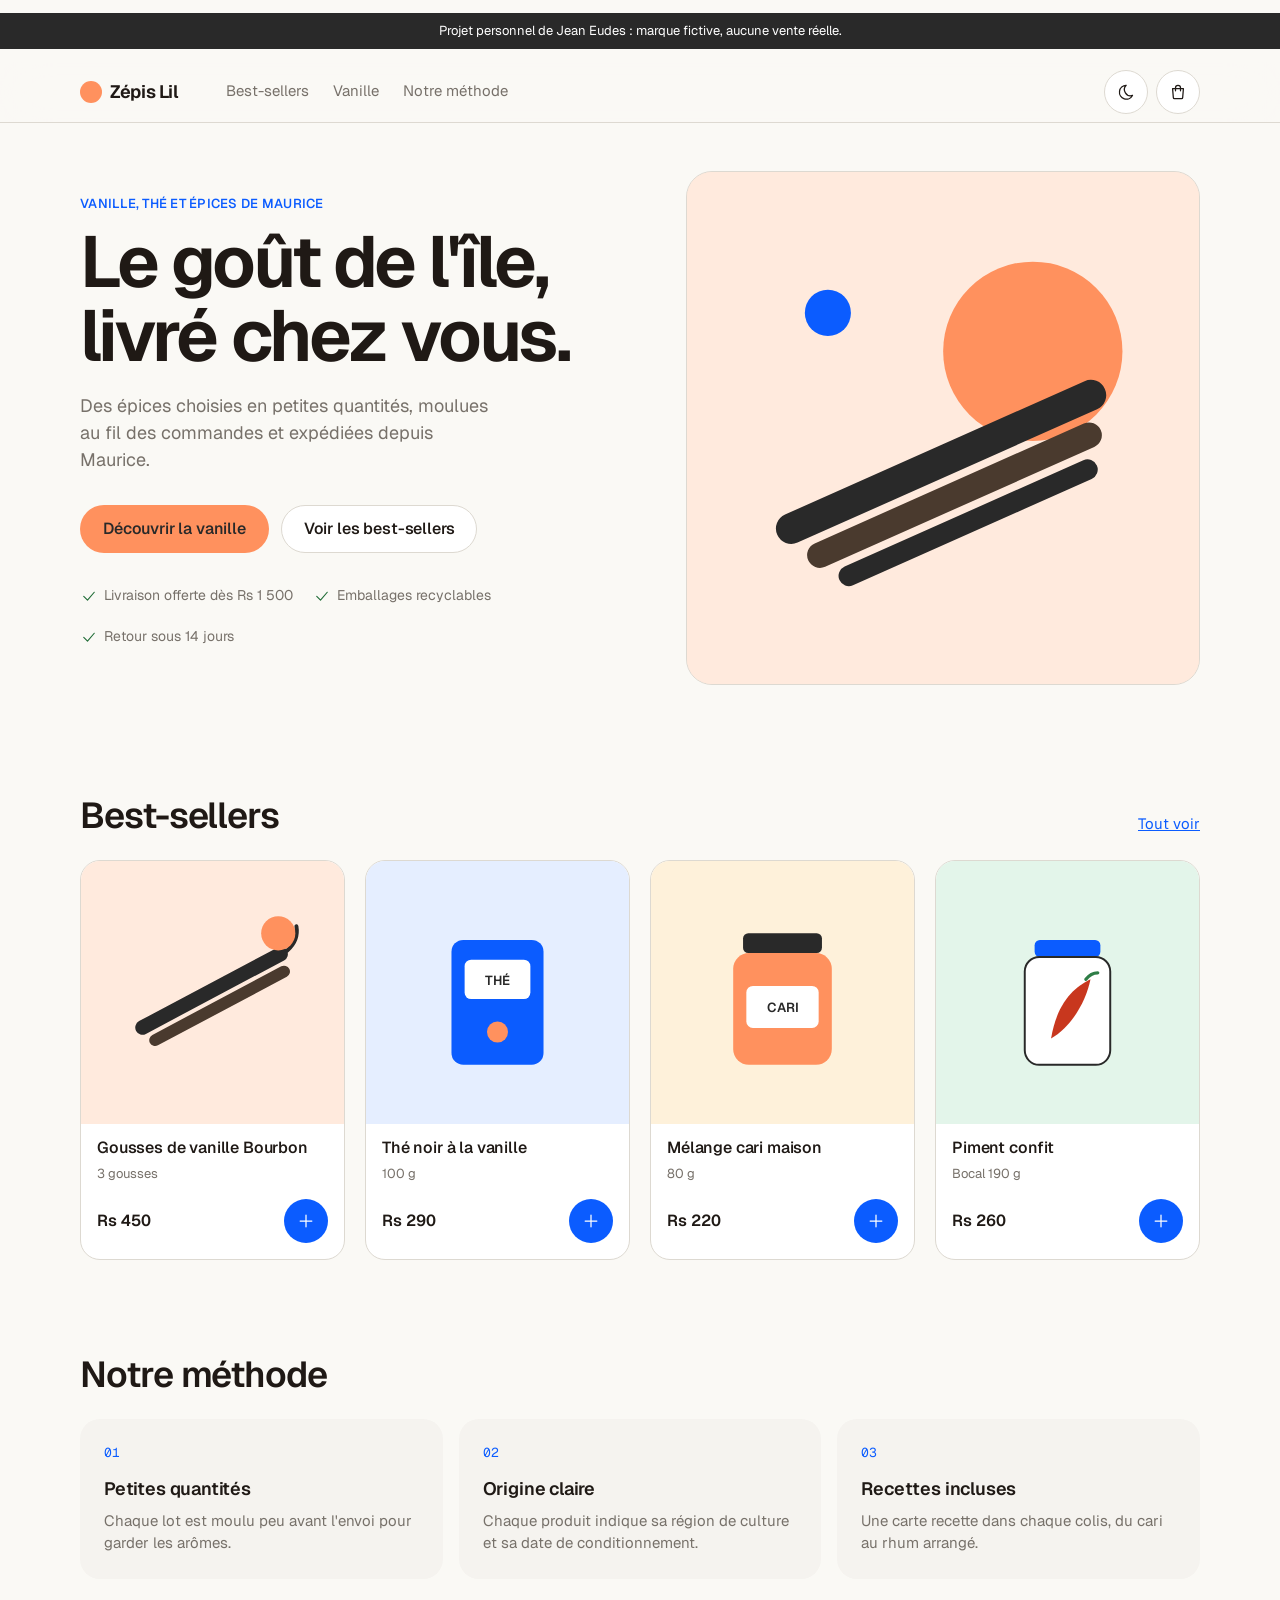
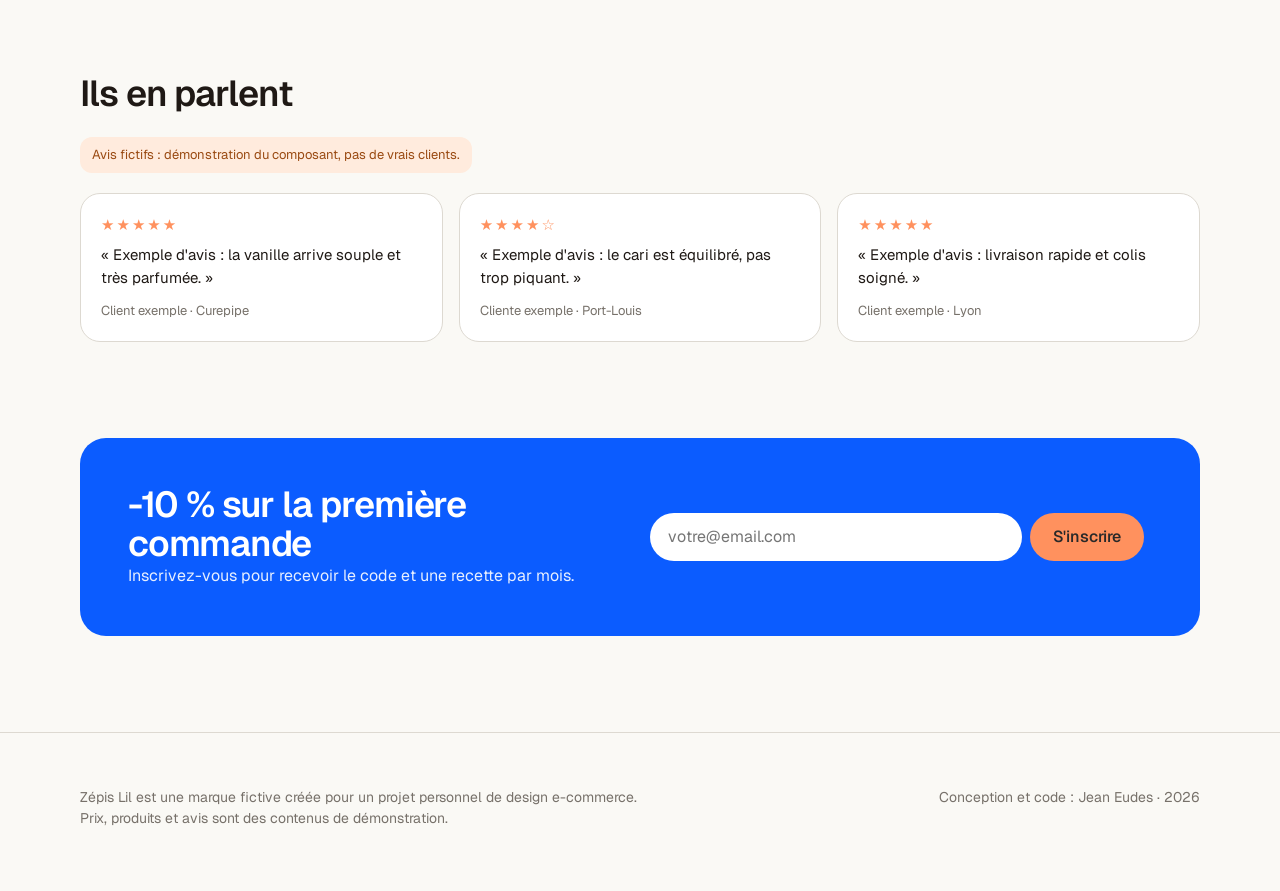
==== index.html @ d43b0c69 "Boutique concept Zépis Lil : accueil, fiche produit, panier simulé" ====
<!doctype html><html lang="fr"><head>
<meta charset="utf-8">
<meta name="viewport" content="width=device-width, initial-scale=1, viewport-fit=cover">
<link rel="preconnect" href="https://fonts.googleapis.com">
<link rel="preconnect" href="https://fonts.gstatic.com" crossorigin>
<link rel="stylesheet" href="https://fonts.googleapis.com/css2?family=Geist:wght@400..700&family=Geist+Mono&display=swap">
<link rel="stylesheet" href="css/tokens.css">
<link rel="stylesheet" href="css/style.css">
<link rel="icon" href="data:image/svg+xml,%3Csvg xmlns='http://www.w3.org/2000/svg' viewBox='0 0 32 32'%3E%3Ccircle cx='16' cy='16' r='14' fill='%23FF915E'/%3E%3C/svg%3E">
<title>Zépis Lil · Épices et vanille de Maurice (concept)</title>
<meta name="description" content="Concept de boutique en ligne pour une marque fictive d'épices mauriciennes : vanille Bourbon, thé, cari. Projet personnel de design e-commerce.">
</head><body>
<a class="skip" href="#main">Aller au contenu</a>
<p class="concept">Projet personnel de Jean Eudes : marque fictive, aucune vente réelle.</p>
<header class="nav"><div class="glass"><div class="wrap nav-in">
  <a class="logo" href="index.html"><i aria-hidden="true"></i>Zépis Lil</a>
  <nav class="nav-links" aria-label="Principale"><a href="index.html#best">Best-sellers</a><a href="produit.html?p=vanille">Vanille</a><a href="index.html#pourquoi">Notre méthode</a></nav>
  <div class="nav-act">
    <button class="icon-btn press" data-theme-toggle aria-label="Changer de thème"><svg viewBox="0 0 24 24" fill="none" stroke="currentColor" stroke-width="1.5" stroke-linecap="round" stroke-linejoin="round" aria-hidden="true"><path d="M11.30 3.95 A8.30 8.30 0 1 0 18.90 16.10 A7.40 7.40 0 0 1 11.30 3.95 Z" transform="translate(0.9 0)"/></svg></button>
    <button class="icon-btn press" data-open-cart aria-label="Ouvrir le panier"><svg viewBox="0 0 24 24" fill="none" stroke="currentColor" stroke-width="1.5" stroke-linecap="round" stroke-linejoin="round" aria-hidden="true"><path d="M5.5 8H18.5L17.6 18.8A1.3 1.3 0 0 1 16.3 20H7.7A1.3 1.3 0 0 1 6.4 18.8Z"/><path d="M9 10.5V7A3 3 0 0 1 15 7V10.5"/></svg><span class="badge" data-count hidden>0</span></button>
  </div>
</div></div></header>
<main id="main">
<section class="hero"><div class="wrap hero-grid">
  <div>
    <p class="eyebrow">Vanille, thé et épices de Maurice</p>
    <h1>Le goût de l'île, livré chez vous.</h1>
    <p class="lead">Des épices choisies en petites quantités, moulues au fil des commandes et expédiées depuis Maurice.</p>
    <div class="hero-cta"><a class="btn btn-action press" href="produit.html?p=vanille">Découvrir la vanille</a><a class="btn btn-ghost press" href="#best">Voir les best-sellers</a></div>
    <ul class="trust"><li><svg viewBox="0 0 24 24" fill="none" stroke="currentColor" stroke-width="1.5" stroke-linecap="round" stroke-linejoin="round" aria-hidden="true"><path d="M5 12.6L10 17.4L19 7"/></svg>Livraison offerte dès Rs 1 500</li><li><svg viewBox="0 0 24 24" fill="none" stroke="currentColor" stroke-width="1.5" stroke-linecap="round" stroke-linejoin="round" aria-hidden="true"><path d="M5 12.6L10 17.4L19 7"/></svg>Emballages recyclables</li><li><svg viewBox="0 0 24 24" fill="none" stroke="currentColor" stroke-width="1.5" stroke-linecap="round" stroke-linejoin="round" aria-hidden="true"><path d="M5 12.6L10 17.4L19 7"/></svg>Retour sous 14 jours</li></ul>
  </div>
  <div class="hero-art"><svg viewBox="0 0 400 400" role="img" aria-label="Illustration : gousses de vanille et fleur"><rect width="400" height="400" fill="var(--peach)"/><circle cx="270" cy="140" r="70" fill="var(--orange)"/><g transform="rotate(-24 200 230)"><rect x="60" y="214" width="280" height="24" rx="12" fill="var(--anthracite)"/><rect x="74" y="244" width="250" height="20" rx="10" fill="#4a3a2e"/><rect x="90" y="270" width="220" height="16" rx="8" fill="var(--anthracite)"/></g><circle cx="110" cy="110" r="18" fill="var(--bleu)"/></svg></div>
</div></section>

<section id="best"><div class="wrap">
  <div class="sec-head"><h2>Best-sellers</h2><a href="produit.html?p=vanille">Tout voir</a></div>
  <div class="grid" id="grid"></div>
</div></section>

<section id="pourquoi"><div class="wrap">
  <div class="sec-head"><h2>Notre méthode</h2></div>
  <div class="why">
    <div><span class="n">01</span><h3>Petites quantités</h3><p>Chaque lot est moulu peu avant l'envoi pour garder les arômes.</p></div>
    <div><span class="n">02</span><h3>Origine claire</h3><p>Chaque produit indique sa région de culture et sa date de conditionnement.</p></div>
    <div><span class="n">03</span><h3>Recettes incluses</h3><p>Une carte recette dans chaque colis, du cari au rhum arrangé.</p></div>
  </div>
</div></section>

<section><div class="wrap">
  <div class="sec-head"><h2>Ils en parlent</h2></div>
  <p class="demo-note">Avis fictifs : démonstration du composant, pas de vrais clients.</p>
  <div class="reviews">
    <figure class="review"><div class="stars" aria-label="5 sur 5">★★★★★</div><blockquote>« Exemple d'avis : la vanille arrive souple et très parfumée. »</blockquote><figcaption>Client exemple · Curepipe</figcaption></figure>
    <figure class="review"><div class="stars" aria-label="4 sur 5">★★★★☆</div><blockquote>« Exemple d'avis : le cari est équilibré, pas trop piquant. »</blockquote><figcaption>Cliente exemple · Port-Louis</figcaption></figure>
    <figure class="review"><div class="stars" aria-label="5 sur 5">★★★★★</div><blockquote>« Exemple d'avis : livraison rapide et colis soigné. »</blockquote><figcaption>Client exemple · Lyon</figcaption></figure>
  </div>
</div></section>

<section><div class="wrap">
  <div class="news">
    <div><h2>-10 % sur la première commande</h2><p>Inscrivez-vous pour recevoir le code et une recette par mois.</p></div>
    <form id="news"><label class="sr-only" for="email">Adresse e-mail</label><input id="email" type="email" required placeholder="votre@email.com" autocomplete="email"><button class="btn btn-action press">S'inscrire</button><p class="msg" aria-live="polite"></p></form>
  </div>
</div></section>
</main>
<footer><div class="wrap cols">
  <p>Zépis Lil est une marque fictive créée pour un projet personnel de design e-commerce.<br>Prix, produits et avis sont des contenus de démonstration.</p>
  <p>Conception et code : Jean Eudes · 2026</p>
</div></footer>
<div class="scrim" aria-hidden="true"></div>
<aside class="drawer" role="dialog" aria-modal="true" aria-labelledby="cart-title">
  <header><h2 id="cart-title">Panier</h2><button class="icon-btn press" data-close aria-label="Fermer le panier"><svg viewBox="0 0 24 24" fill="none" stroke="currentColor" stroke-width="1.5" stroke-linecap="round" stroke-linejoin="round" aria-hidden="true"><path d="M6.5 6.5L17.5 17.5M17.5 6.5L6.5 17.5"/></svg></button></header>
  <ul class="items" id="cart-items"></ul>
  <footer class="sum">
    <div class="progress" aria-hidden="true"><i id="bar"></i></div>
    <p class="hint" id="hint" aria-live="polite"></p>
    <div class="r" style="margin-top:12px"><span>Sous-total</span><span id="sub">Rs 0</span></div>
    <div class="r"><span>Livraison</span><span id="ship">—</span></div>
    <div class="r total"><span>Total</span><span id="total">Rs 0</span></div>
    <button class="btn btn-action btn-block press" id="checkout">Passer commande</button>
    <ol class="steps" aria-label="Étapes"><li aria-current="step">1. Panier</li><li>2. Livraison</li><li>3. Paiement</li></ol>
  </footer>
</aside>
<div class="toast" role="status" aria-live="polite"></div>
<script src="js/app.js" defer></script>
</body></html>
---- css/tokens.css ----
/* ==========================================================================
   design-perso — tokens.css
   Source de vérité des tokens (couleurs, matière, mouvement, formes, texte).
   Clair + sombre automatiques (prefers-color-scheme), forçables avec
   <html data-theme="light|dark">. AUCUNE ombre par défaut : bordures + verre.
   Police : Geist (Google Fonts : family=Geist:wght@100..900&family=Geist+Mono)
   ========================================================================== */

:root {
  color-scheme: light dark;

  /* — Marque (palette-couleurs.css) — */
  --bleu: #0B5CFF;          /* couleur principale / accent / liens */
  --orange: #FF915E;        /* accent / actions (CTA, mise en avant) */
  --anthracite: #292929;    /* texte fort / fonds sombres de marque */
  --blanc: #FFFFFF;
  --gris-clair: #F3F4F6;

  /* — Neutres chauds : clair — */
  --bg: #FAF9F5;            /* fond de page */
  --sb: #F5F3EF;            /* barre latérale, zones secondaires */
  --cd: #FFFFFF;            /* cartes, feuilles */
  --hv: #F0EEE8;            /* survol, fond de contrôle */
  --bd: #DDD9D1;            /* bordure fine 1px */
  --tx: #1F1915;            /* texte principal */
  --mu: #77716A;            /* texte secondaire */

  /* — Accent — */
  --accent: var(--bleu);    /* aplats : boutons, sélection */
  --accent-ink: #FFFFFF;    /* texte sur aplat bleu (contraste 5,3:1) */
  --accent-text: #0B5CFF;   /* liens et texte bleu sur fond clair */
  --accent-soft: #E7EFFF;   /* fond doux bleu */
  --action: var(--orange);
  --action-ink: var(--anthracite); /* texte sur orange (contraste 6,5:1) */

  /* — États — */
  --ok: #1E6B35;   --ok-bg: #E3F3E6;
  --err: #A8321F;  --err-bg: #FBE4E1;
  --warn: #9A4A12; --warn-bg: #FFEBDD;

  /* — Teintes douces (pastilles, fonds de blocs) — */
  --peach: #FFEADD; --sky: #E5EEFF; --sand: #FEF1DA; --mint: #E3F5EA;

  /* — Couleurs Apple : secondaires (clair) — */
  --a-blue: #007AFF;   --a-green: #34C759;  --a-red: #FF3B30;
  --a-orange: #FF9500; --a-yellow: #FFCC00; --a-teal: #30B0C7;
  --a-cyan: #32ADE6;   --a-mint: #00C7BE;   --a-indigo: #5856D6;
  --a-purple: #AF52DE; --a-pink: #FF2D55;   --a-brown: #A2845E;

  /* — Matière (verre) — */
  --glass: rgba(250, 249, 245, .72);
  --glass-filter: blur(24px) saturate(180%);   /* plage 16–30px, jamais > 30 */
  --scrim: rgba(41, 41, 41, .42);              /* voile des feuilles modales */
  --ring: rgba(11, 92, 255, .28);              /* anneau de focus */

  /* — Mouvement : courbes — */
  --ease-out: cubic-bezier(.23, 1, .32, 1);     /* entrées, sorties, défaut */
  --ease-io: cubic-bezier(.77, 0, .175, 1);     /* déplacement à l'écran */
  --ease-drawer: cubic-bezier(.32, .72, 0, 1);  /* feuilles façon iOS */
  --ease-spring: cubic-bezier(.34, 1.56, .64, 1); /* repli CSS d'un ressort rebondissant */
  /* Ressorts réels : --sp-nav / --sp-pop / --sp-soft (+ -d durée) posés par motion.js */
  --sp-nav: cubic-bezier(.25, 1, .35, 1);  --sp-nav-d: 450ms;
  --sp-pop: var(--ease-spring);            --sp-pop-d: 550ms;
  --sp-soft: cubic-bezier(.25, 1, .35, 1); --sp-soft-d: 450ms;

  /* — Mouvement : durées de repli — */
  --d-press: 100ms;  --d-fast: 160ms;  --d-base: 240ms;
  --d-sheet: 400ms;  --d-page: 520ms;

  /* — Formes — */
  --r-xs: 6px; --r-s: 8px; --r-m: 12px; --r-l: 14px;
  --r-xl: 20px; --r-card: 26px; --r-pill: 999px;

  /* — Espacement : base 4 — */
  --s1: 4px; --s2: 8px; --s3: 12px; --s4: 16px; --s5: 20px;
  --s6: 24px; --s8: 32px; --s10: 40px; --s12: 48px; --s16: 64px;

  /* — Texte — */
  --font: "Geist", -apple-system, BlinkMacSystemFont, "SF Pro Text", system-ui, sans-serif;
  --mono: "Geist Mono", ui-monospace, "SF Mono", Menlo, Consolas, monospace;
}

/* — Sombre : variables partagées — */
:root[data-theme="dark"] {
  color-scheme: dark;
  --bg: #1F1D1A; --sb: #262421; --cd: #2A2825; --hv: #2F2C28; --bd: #3A3733;
  --tx: #F2EFE8; --mu: #A09A90;
  --accent-text: #6B9BFF;  --accent-soft: #1A2748;
  --ok: #7FD39A;   --ok-bg: #1F3527;
  --err: #F29A8C;  --err-bg: #3E2420;
  --warn: #FFB27F; --warn-bg: #3D3420;
  --peach: #4A3226; --sky: #17294D; --sand: #3D3420; --mint: #173D28;
  --a-blue: #0A84FF;   --a-green: #30D158;  --a-red: #FF453A;
  --a-orange: #FF9F0A; --a-yellow: #FFD60A; --a-teal: #40C8E0;
  --a-cyan: #64D2FF;   --a-mint: #63E6E2;   --a-indigo: #5E5CE6;
  --a-purple: #BF5AF2; --a-pink: #FF375F;   --a-brown: #AC8E68;
  --glass: rgba(31, 29, 26, .72);
  --scrim: rgba(0, 0, 0, .55);
  --ring: rgba(107, 155, 255, .42);
}
@media (prefers-color-scheme: dark) {
  :root:not([data-theme="light"]) {
    color-scheme: dark;
    --bg: #1F1D1A; --sb: #262421; --cd: #2A2825; --hv: #2F2C28; --bd: #3A3733;
    --tx: #F2EFE8; --mu: #A09A90;
    --accent-text: #6B9BFF;  --accent-soft: #1A2748;
    --ok: #7FD39A;   --ok-bg: #1F3527;
    --err: #F29A8C;  --err-bg: #3E2420;
    --warn: #FFB27F; --warn-bg: #3D3420;
    --peach: #4A3226; --sky: #17294D; --sand: #3D3420; --mint: #173D28;
    --a-blue: #0A84FF;   --a-green: #30D158;  --a-red: #FF453A;
    --a-orange: #FF9F0A; --a-yellow: #FFD60A; --a-teal: #40C8E0;
    --a-cyan: #64D2FF;   --a-mint: #63E6E2;   --a-indigo: #5E5CE6;
    --a-purple: #BF5AF2; --a-pink: #FF375F;   --a-brown: #AC8E68;
    --glass: rgba(31, 29, 26, .72);
    --scrim: rgba(0, 0, 0, .55);
    --ring: rgba(107, 155, 255, .42);
  }
}

/* — Accessibilité : transparence et contraste — */
@media (prefers-reduced-transparency: reduce) {
  :root { --glass: var(--cd); --glass-filter: none; }
}
@media (prefers-contrast: more) {
  :root { --bd: color-mix(in srgb, var(--tx) 55%, transparent); }
}

/* — Base — */
html { font-family: var(--font); font-optical-sizing: auto; -webkit-font-smoothing: antialiased;
       background: var(--bg); color: var(--tx); text-size-adjust: 100%; }
body { margin: 0; font-size: 1rem; line-height: 1.5; }
h1, h2, .display { letter-spacing: -.03em; line-height: 1.08; }   /* grand texte : serré */
small, .caption { letter-spacing: .005em; }                       /* petit texte : légèrement ouvert */
:focus-visible { outline: 2px solid var(--accent); outline-offset: 2px; }

/* — Matière verre : une seule couche réelle, bordure fine, AUCUNE ombre — */
.glass { background: var(--glass); backdrop-filter: var(--glass-filter);
         -webkit-backdrop-filter: var(--glass-filter); border: 1px solid var(--bd); box-shadow: none; }

/* — Appui : retour immédiat — */
.press { transition: transform var(--d-press) var(--ease-out); -webkit-tap-highlight-color: transparent; }
.press:active { transform: scale(.97); }          /* .88 petites icônes · .93 icônes · .97 boutons · .985 grandes surfaces */

/* — Survol uniquement sur pointeur précis — */
@media (hover: hover) and (pointer: fine) { .hov:hover { background: var(--hv); } }

/* — Mouvement réduit : fondu court, plus de déplacement ni de rebond — */
@media (prefers-reduced-motion: reduce) {
  *, *::before, *::after { transition-duration: 1ms !important; animation-duration: 1ms !important; scroll-behavior: auto !important; }
}
---- css/style.css ----
/* Zépis Lil — boutique concept (projet personnel, marque fictive)
   S'appuie sur tokens.css : aucune couleur en dur ici, aucune ombre. */

*, *::before, *::after { box-sizing: border-box; }
img, svg { display: block; max-width: 100%; }
a { color: var(--accent-text); }
button { font: inherit; color: inherit; }
.wrap { width: min(1120px, 100% - 40px); margin-inline: auto; }
.sr-only { position: absolute; width: 1px; height: 1px; overflow: hidden; clip: rect(0 0 0 0); white-space: nowrap; }
.skip { position: absolute; left: 12px; top: -60px; z-index: 50; padding: 10px 14px; border-radius: var(--r-m);
        background: var(--accent); color: var(--accent-ink); }
.skip:focus { top: 12px; }

/* — Bandeau concept — */
.concept { background: var(--anthracite); color: var(--blanc); font-size: .8125rem; text-align: center; padding: 8px 16px; }

/* — En-tête en verre — */
.nav { position: sticky; top: 0; z-index: 20; }
.nav .glass { border-width: 0 0 1px; }
.nav-in { display: flex; align-items: center; gap: var(--s4); height: 60px; }
.logo { font-weight: 650; font-size: 1.125rem; letter-spacing: -.02em; color: var(--tx); text-decoration: none; display: flex; align-items: center; gap: 8px; }
.logo i { width: 22px; height: 22px; border-radius: 50%; background: var(--orange); display: inline-block; }
.nav-links { display: none; gap: var(--s6); margin-left: var(--s8); }
.nav-links a { color: var(--mu); text-decoration: none; font-size: .9375rem; }
.nav-links a:hover { color: var(--tx); }
.nav-act { margin-left: auto; display: flex; gap: var(--s2); }
.icon-btn { width: 44px; height: 44px; border-radius: var(--r-pill); border: 1px solid var(--bd); background: var(--cd);
            display: grid; place-items: center; cursor: pointer; position: relative; }
.icon-btn svg { width: 20px; height: 20px; }
.badge { position: absolute; top: -4px; right: -4px; min-width: 20px; height: 20px; padding: 0 5px; border-radius: var(--r-pill);
         background: var(--orange); color: var(--anthracite); font-size: .75rem; font-weight: 600; display: grid; place-items: center; }
.badge[hidden] { display: none; }
@media (min-width: 760px) { .nav-links { display: flex; } }

/* — Boutons — */
.btn { display: inline-flex; align-items: center; justify-content: center; gap: 8px; min-height: 48px; padding: 0 22px;
       border-radius: var(--r-pill); border: 1px solid transparent; font-weight: 550; font-size: 1rem; letter-spacing: -.01em;
       text-decoration: none; cursor: pointer; }
.btn-primary { background: var(--accent); color: var(--accent-ink); }
.btn-action { background: var(--action); color: var(--action-ink); }
.btn-ghost { background: var(--cd); color: var(--tx); border-color: var(--bd); }
.btn-block { width: 100%; }

/* — Hero — */
.hero { padding: var(--s12) 0 var(--s16); }
.hero-grid { display: grid; gap: var(--s10); align-items: center; }
.eyebrow { font-size: .8125rem; font-weight: 550; color: var(--accent-text); letter-spacing: .02em; text-transform: uppercase; margin: 0 0 var(--s3); }
.hero h1 { font-size: clamp(2.5rem, 7vw, 4.5rem); font-weight: 650; letter-spacing: -.04em; line-height: 1.02; margin: 0 0 var(--s5); }
.hero p.lead { font-size: 1.125rem; color: var(--mu); max-width: 34ch; margin: 0 0 var(--s8); }
.hero-cta { display: flex; flex-wrap: wrap; gap: var(--s3); }
.hero-art { border-radius: var(--r-card); overflow: hidden; border: 1px solid var(--bd); background: var(--peach); aspect-ratio: 1 / 1; }
.hero-art svg { width: 100%; height: 100%; }
.trust { display: flex; flex-wrap: wrap; gap: var(--s5); margin-top: var(--s8); font-size: .875rem; color: var(--mu); list-style: none; padding: 0; }
.trust li { display: flex; align-items: center; gap: 6px; }
.trust svg { width: 18px; height: 18px; color: var(--ok); }
@media (min-width: 860px) { .hero-grid { grid-template-columns: 1.1fr 1fr; } }

/* — Sections — */
section { padding: var(--s12) 0; }
.sec-head { display: flex; align-items: end; justify-content: space-between; gap: var(--s4); margin-bottom: var(--s6); }
.sec-head h2 { font-size: clamp(1.625rem, 3.5vw, 2.25rem); font-weight: 600; margin: 0; }
.sec-head a { font-size: .9375rem; }

/* — Grille produits — */
.grid { display: grid; gap: var(--s4); grid-template-columns: repeat(2, 1fr); }
@media (min-width: 860px) { .grid { grid-template-columns: repeat(4, 1fr); gap: var(--s5); } }
.card { background: var(--cd); border: 1px solid var(--bd); border-radius: var(--r-xl); overflow: hidden; display: flex; flex-direction: column; }
.card a.media { display: block; aspect-ratio: 1 / 1; }
.card .media svg { width: 100%; height: 100%; }
.card-body { padding: var(--s3) var(--s4) var(--s4); display: flex; flex-direction: column; gap: 4px; flex: 1; }
.card h3 { font-size: 1rem; font-weight: 550; letter-spacing: -.01em; margin: 0; }
.card h3 a { color: var(--tx); text-decoration: none; }
.card .meta { font-size: .8125rem; color: var(--mu); margin: 0; }
.card .row { display: flex; align-items: center; justify-content: space-between; margin-top: auto; padding-top: var(--s3); }
.price { font-weight: 600; font-variant-numeric: tabular-nums; }
.add-mini { width: 44px; height: 44px; border-radius: var(--r-pill); border: 0; background: var(--accent); color: var(--accent-ink); display: grid; place-items: center; cursor: pointer; }
.add-mini svg { width: 20px; height: 20px; }

/* — Pourquoi nous — */
.why { display: grid; gap: var(--s4); }
@media (min-width: 760px) { .why { grid-template-columns: repeat(3, 1fr); } }
.why div { background: var(--sb); border-radius: var(--r-xl); padding: var(--s6); }
.why h3 { margin: 0 0 var(--s2); font-size: 1.125rem; font-weight: 600; letter-spacing: -.01em; }
.why p { margin: 0; color: var(--mu); font-size: .9375rem; }
.why .n { font-family: var(--mono); font-size: .8125rem; color: var(--accent-text); display: block; margin-bottom: var(--s3); }

/* — Avis (contenu fictif signalé) — */
.demo-note { font-size: .8125rem; color: var(--warn); background: var(--warn-bg); border-radius: var(--r-m); padding: 8px 12px; display: inline-block; margin: 0 0 var(--s5); }
.reviews { display: grid; gap: var(--s4); }
@media (min-width: 760px) { .reviews { grid-template-columns: repeat(3, 1fr); } }
.review { background: var(--cd); border: 1px solid var(--bd); border-radius: var(--r-xl); padding: var(--s5); margin: 0; }
.review blockquote { margin: 0 0 var(--s3); font-size: .9375rem; }
.review figcaption { font-size: .8125rem; color: var(--mu); }
.stars { color: var(--orange); letter-spacing: 2px; margin-bottom: var(--s2); font-size: .9375rem; }

/* — Bloc newsletter — */
.news { background: var(--accent); color: var(--accent-ink); border-radius: var(--r-card); padding: var(--s10) var(--s6); display: grid; gap: var(--s5); }
.news h2 { margin: 0; font-size: clamp(1.625rem, 3.5vw, 2.25rem); font-weight: 600; }
.news p { margin: 0; opacity: .9; }
.news form { display: flex; flex-wrap: wrap; gap: var(--s2); }
.news input { flex: 1 1 220px; min-height: 48px; border-radius: var(--r-pill); border: 0; padding: 0 18px; font: inherit; background: var(--blanc); color: var(--anthracite); }
.news input:focus-visible, .news button:focus-visible { outline-color: var(--blanc); }
.news .msg { font-size: .875rem; min-height: 1.3em; }
@media (min-width: 860px) { .news { grid-template-columns: 1fr 1fr; align-items: center; padding: var(--s12); } }

/* — Pied de page — */
footer { padding: var(--s10) 0 var(--s12); color: var(--mu); font-size: .875rem; border-top: 1px solid var(--bd); margin-top: var(--s12); }
footer .cols { display: flex; flex-wrap: wrap; justify-content: space-between; gap: var(--s5); }

/* — Fiche produit — */
.crumbs { font-size: .875rem; color: var(--mu); padding: var(--s5) 0 0; }
.crumbs a { color: var(--mu); }
.pdp { display: grid; gap: var(--s8); padding: var(--s6) 0 var(--s12); }
@media (min-width: 900px) { .pdp { grid-template-columns: 1.1fr 1fr; gap: var(--s12); } }
.gallery-main { border-radius: var(--r-card); overflow: hidden; border: 1px solid var(--bd); aspect-ratio: 1 / 1; }
.gallery-main svg { width: 100%; height: 100%; }
.thumbs { display: flex; gap: var(--s3); margin-top: var(--s3); }
.thumbs button { width: 72px; height: 72px; padding: 0; border-radius: var(--r-l); overflow: hidden; border: 1px solid var(--bd); background: none; cursor: pointer; }
.thumbs button[aria-pressed="true"] { border: 2px solid var(--accent); }
.thumbs svg { width: 100%; height: 100%; }
.pdp h1 { font-size: clamp(2rem, 4.5vw, 2.75rem); font-weight: 650; margin: 0 0 var(--s2); }
.pdp .sub { color: var(--mu); margin: 0 0 var(--s5); }
.pdp .price-lg { font-size: 1.75rem; font-weight: 600; letter-spacing: -.02em; font-variant-numeric: tabular-nums; margin: 0 0 var(--s6); }
fieldset { border: 0; padding: 0; margin: 0 0 var(--s6); }
legend { font-size: .875rem; font-weight: 550; margin-bottom: var(--s3); }
.seg { display: flex; flex-wrap: wrap; gap: var(--s2); }
.seg label { position: relative; }
.seg input { position: absolute; opacity: 0; inset: 0; }
.seg span { display: inline-flex; align-items: center; min-height: 44px; padding: 0 18px; border-radius: var(--r-pill); border: 1px solid var(--bd); background: var(--cd); cursor: pointer; font-size: .9375rem; }
.seg input:checked + span { border-color: var(--accent); background: var(--accent-soft); color: var(--accent-text); font-weight: 550; }
.seg input:focus-visible + span { outline: 2px solid var(--accent); outline-offset: 2px; }
.qty { display: inline-flex; align-items: center; border: 1px solid var(--bd); border-radius: var(--r-pill); background: var(--cd); }
.qty button { width: 44px; height: 44px; border: 0; background: none; cursor: pointer; border-radius: var(--r-pill); font-size: 1.25rem; }
.qty output { min-width: 2ch; text-align: center; font-variant-numeric: tabular-nums; }
.buy { display: flex; gap: var(--s3); align-items: center; margin-bottom: var(--s6); }
.buy .btn { flex: 1; }
.info { list-style: none; padding: 0; margin: 0; border-top: 1px solid var(--bd); }
.info details { border-bottom: 1px solid var(--bd); }
.info summary { min-height: 52px; display: flex; align-items: center; justify-content: space-between; cursor: pointer; font-weight: 550; list-style: none; }
.info summary::-webkit-details-marker { display: none; }
.info summary::after { content: "+"; font-size: 1.25rem; color: var(--mu); transition: transform var(--sp-soft-d) var(--sp-soft); }
.info details[open] summary::after { transform: rotate(45deg); }
.info details p { margin: 0 0 var(--s4); color: var(--mu); font-size: .9375rem; }
.ship { display: flex; gap: var(--s3); align-items: start; background: var(--mint); border-radius: var(--r-l); padding: var(--s4); font-size: .9375rem; margin-bottom: var(--s6); }
.ship svg { width: 20px; height: 20px; color: var(--ok); flex: none; margin-top: 2px; }

/* Barre d'achat collante sur mobile */
.sticky-buy { position: fixed; inset: auto 0 0 0; z-index: 15; padding: 12px 20px calc(12px + env(safe-area-inset-bottom)); display: flex; gap: var(--s3); align-items: center;
              transform: translateY(110%); transition: transform var(--sp-nav-d) var(--sp-nav); border-width: 1px 0 0; }
.sticky-buy.show { transform: none; }
.sticky-buy .btn { flex: 1; }
@media (min-width: 900px) { .sticky-buy { display: none; } }

/* — Panier (tiroir) — */
.scrim { position: fixed; inset: 0; z-index: 40; background: var(--scrim); opacity: 0; pointer-events: none; transition: opacity var(--d-sheet) var(--ease-out); }
.scrim.open { opacity: 1; pointer-events: auto; }
.drawer { position: fixed; z-index: 41; top: 0; right: 0; height: 100dvh; width: min(420px, 100%); background: var(--bg); border-left: 1px solid var(--bd);
          display: flex; flex-direction: column; transform: translateX(100%); transition: transform var(--d-sheet) var(--ease-drawer); visibility: hidden; }
.drawer.open { transform: none; visibility: visible; }
.drawer header { display: flex; align-items: center; justify-content: space-between; padding: var(--s4) var(--s5); border-bottom: 1px solid var(--bd); }
.drawer h2 { margin: 0; font-size: 1.25rem; font-weight: 600; letter-spacing: -.02em; }
.drawer .items { flex: 1; overflow: auto; padding: var(--s2) var(--s5); list-style: none; margin: 0; }
.line { display: grid; grid-template-columns: 64px 1fr auto; gap: var(--s3); align-items: center; padding: var(--s3) 0; border-bottom: 1px solid var(--bd); }
.line .th { width: 64px; height: 64px; border-radius: var(--r-m); overflow: hidden; border: 1px solid var(--bd); }
.line .th svg { width: 100%; height: 100%; }
.line h3 { margin: 0; font-size: .9375rem; font-weight: 550; }
.line p { margin: 2px 0 6px; font-size: .8125rem; color: var(--mu); }
.line .qty button { width: 36px; height: 36px; font-size: 1rem; }
.line .del { width: 44px; height: 44px; border: 0; background: none; color: var(--mu); cursor: pointer; display: grid; place-items: center; }
.line .del svg { width: 20px; height: 20px; }
.empty { text-align: center; color: var(--mu); padding: var(--s12) 0; }
.drawer footer.sum { border-top: 1px solid var(--bd); padding: var(--s4) var(--s5) calc(var(--s5) + env(safe-area-inset-bottom)); margin: 0; color: var(--tx); font-size: 1rem; }
.sum .r { display: flex; justify-content: space-between; margin-bottom: var(--s2); font-variant-numeric: tabular-nums; }
.sum .r.total { font-weight: 600; font-size: 1.125rem; margin: var(--s3) 0 var(--s4); }
.progress { height: 6px; border-radius: var(--r-pill); background: var(--hv); overflow: hidden; margin: var(--s2) 0 var(--s4); }
.progress i { display: block; height: 100%; background: var(--ok); width: 0; transition: width var(--sp-soft-d) var(--sp-soft); }
.sum .hint { font-size: .8125rem; color: var(--mu); margin: 0; }
.steps { display: flex; gap: var(--s2); font-size: .75rem; color: var(--mu); margin: var(--s3) 0 0; padding: 0; list-style: none; }
.steps li[aria-current] { color: var(--accent-text); font-weight: 600; }

/* — Toast — */
.toast { position: fixed; left: 50%; bottom: 24px; z-index: 60; transform: translate(-50%, calc(100% + 48px)); visibility: hidden; padding: 12px 18px; border-radius: var(--r-pill);
         background: var(--anthracite); color: var(--blanc); font-size: .9375rem; display: flex; gap: 8px; align-items: center;
         transition: transform var(--sp-pop-d) var(--sp-pop), visibility 0s linear var(--sp-pop-d); }
.toast.show { transition-delay: 0s; }
.toast.show { transform: translate(-50%, 0); visibility: visible; }
.toast svg { width: 18px; height: 18px; }
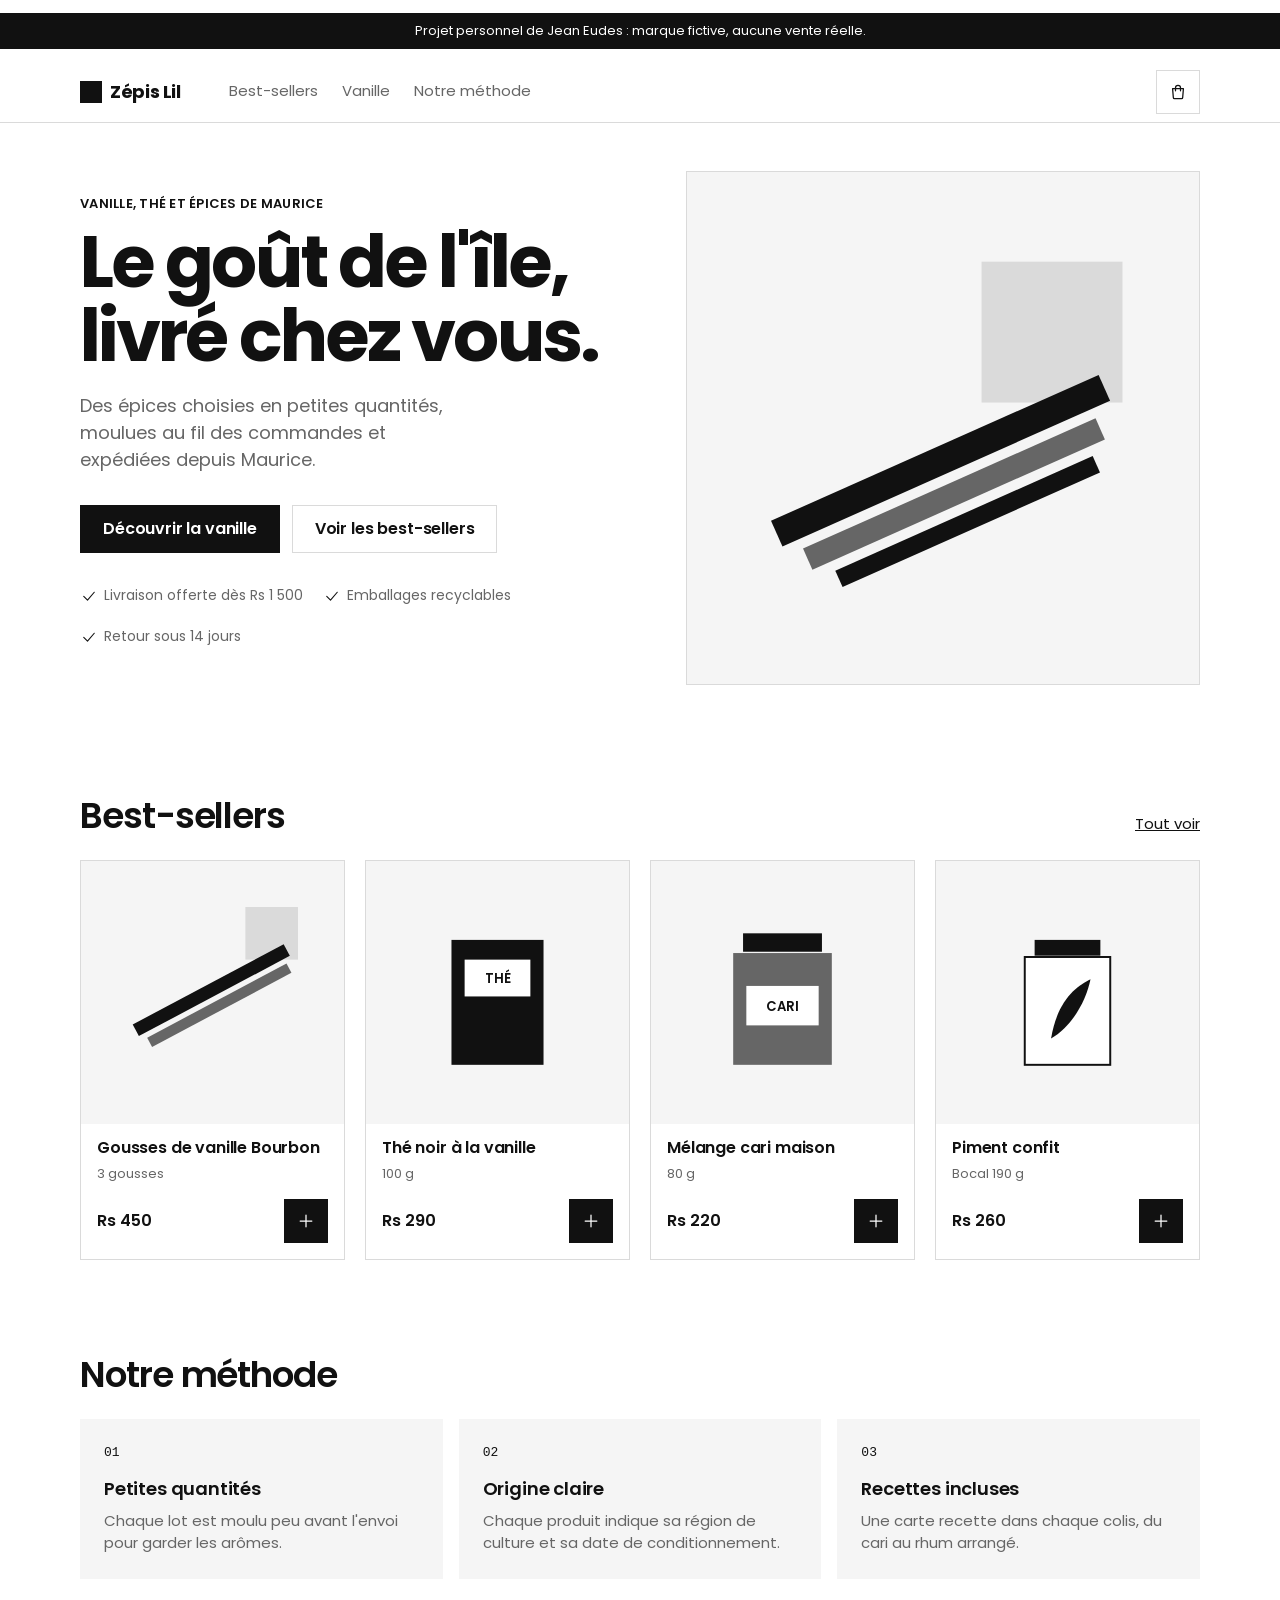
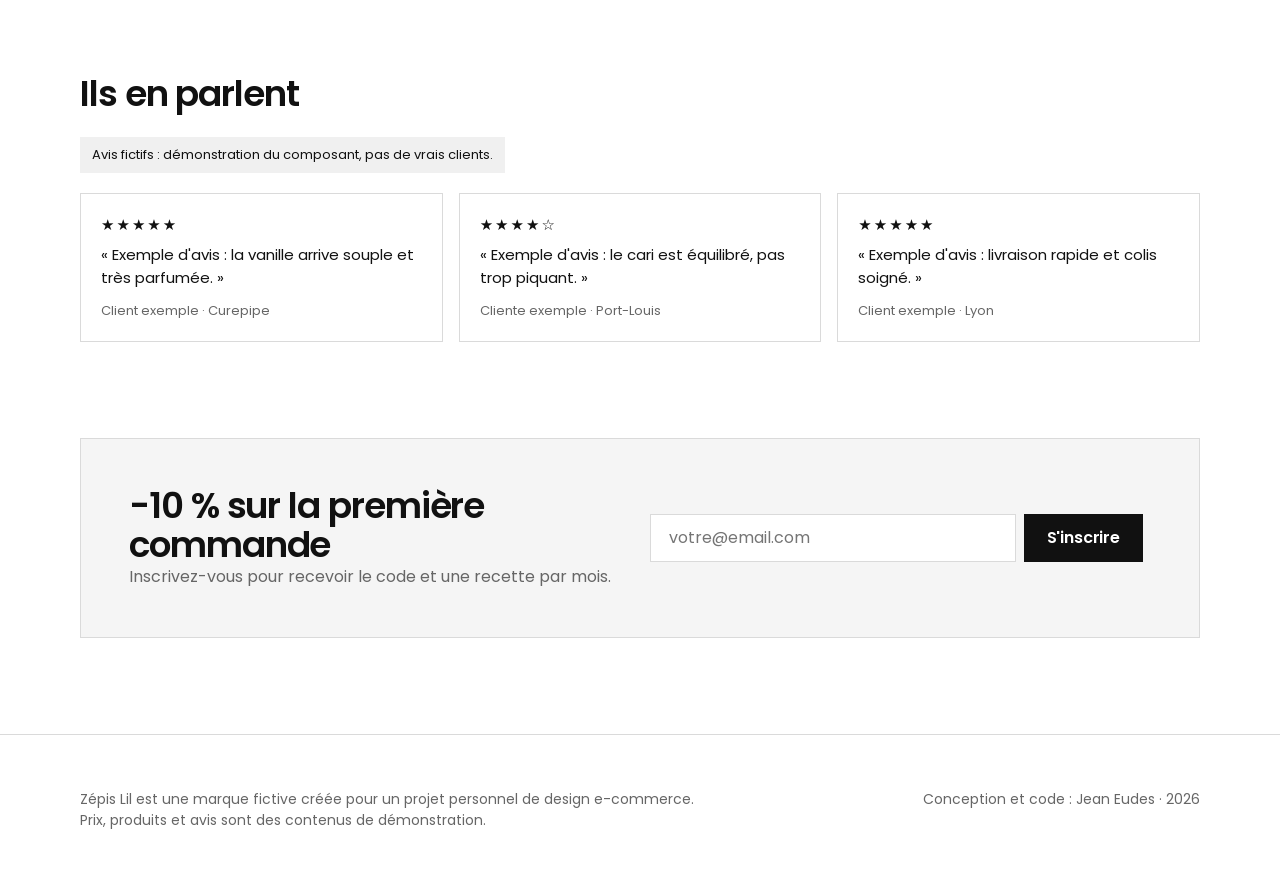
==== commit 27c0a468: "Direction noir et blanc (Poppins, angles droits), 3 e-mails HTML, 6 visuels publicitaires" ====
--- a/index.html
+++ b/index.html
@@ -1,9 +1,9 @@
-<!doctype html><html lang="fr"><head>
+<!doctype html><html lang="fr" data-theme="light"><head>
 <meta charset="utf-8">
 <meta name="viewport" content="width=device-width, initial-scale=1, viewport-fit=cover">
 <link rel="preconnect" href="https://fonts.googleapis.com">
 <link rel="preconnect" href="https://fonts.gstatic.com" crossorigin>
-<link rel="stylesheet" href="https://fonts.googleapis.com/css2?family=Geist:wght@400..700&family=Geist+Mono&display=swap">
+<link rel="stylesheet" href="https://fonts.googleapis.com/css2?family=Poppins:wght@400;500;600&display=swap">
 <link rel="stylesheet" href="css/tokens.css">
 <link rel="stylesheet" href="css/style.css">
 <link rel="icon" href="data:image/svg+xml,%3Csvg xmlns='http://www.w3.org/2000/svg' viewBox='0 0 32 32'%3E%3Ccircle cx='16' cy='16' r='14' fill='%23FF915E'/%3E%3C/svg%3E">
@@ -16,7 +16,6 @@
   <a class="logo" href="index.html"><i aria-hidden="true"></i>Zépis Lil</a>
   <nav class="nav-links" aria-label="Principale"><a href="index.html#best">Best-sellers</a><a href="produit.html?p=vanille">Vanille</a><a href="index.html#pourquoi">Notre méthode</a></nav>
   <div class="nav-act">
-    <button class="icon-btn press" data-theme-toggle aria-label="Changer de thème"><svg viewBox="0 0 24 24" fill="none" stroke="currentColor" stroke-width="1.5" stroke-linecap="round" stroke-linejoin="round" aria-hidden="true"><path d="M11.30 3.95 A8.30 8.30 0 1 0 18.90 16.10 A7.40 7.40 0 0 1 11.30 3.95 Z" transform="translate(0.9 0)"/></svg></button>
     <button class="icon-btn press" data-open-cart aria-label="Ouvrir le panier"><svg viewBox="0 0 24 24" fill="none" stroke="currentColor" stroke-width="1.5" stroke-linecap="round" stroke-linejoin="round" aria-hidden="true"><path d="M5.5 8H18.5L17.6 18.8A1.3 1.3 0 0 1 16.3 20H7.7A1.3 1.3 0 0 1 6.4 18.8Z"/><path d="M9 10.5V7A3 3 0 0 1 15 7V10.5"/></svg><span class="badge" data-count hidden>0</span></button>
   </div>
 </div></div></header>
@@ -29,7 +28,7 @@
     <div class="hero-cta"><a class="btn btn-action press" href="produit.html?p=vanille">Découvrir la vanille</a><a class="btn btn-ghost press" href="#best">Voir les best-sellers</a></div>
     <ul class="trust"><li><svg viewBox="0 0 24 24" fill="none" stroke="currentColor" stroke-width="1.5" stroke-linecap="round" stroke-linejoin="round" aria-hidden="true"><path d="M5 12.6L10 17.4L19 7"/></svg>Livraison offerte dès Rs 1 500</li><li><svg viewBox="0 0 24 24" fill="none" stroke="currentColor" stroke-width="1.5" stroke-linecap="round" stroke-linejoin="round" aria-hidden="true"><path d="M5 12.6L10 17.4L19 7"/></svg>Emballages recyclables</li><li><svg viewBox="0 0 24 24" fill="none" stroke="currentColor" stroke-width="1.5" stroke-linecap="round" stroke-linejoin="round" aria-hidden="true"><path d="M5 12.6L10 17.4L19 7"/></svg>Retour sous 14 jours</li></ul>
   </div>
-  <div class="hero-art"><svg viewBox="0 0 400 400" role="img" aria-label="Illustration : gousses de vanille et fleur"><rect width="400" height="400" fill="var(--peach)"/><circle cx="270" cy="140" r="70" fill="var(--orange)"/><g transform="rotate(-24 200 230)"><rect x="60" y="214" width="280" height="24" rx="12" fill="var(--anthracite)"/><rect x="74" y="244" width="250" height="20" rx="10" fill="#4a3a2e"/><rect x="90" y="270" width="220" height="16" rx="8" fill="var(--anthracite)"/></g><circle cx="110" cy="110" r="18" fill="var(--bleu)"/></svg></div>
+  <div class="hero-art"><svg viewBox="0 0 400 400" role="img" aria-label="Illustration : gousses de vanille"><rect width="400" height="400" fill="var(--sb)"/><rect x="230" y="70" width="110" height="110" fill="var(--bd)"/><g transform="rotate(-24 200 230)"><rect x="60" y="214" width="280" height="22" fill="var(--tx)"/><rect x="74" y="244" width="250" height="18" fill="var(--mu)"/><rect x="90" y="270" width="220" height="14" fill="var(--tx)"/></g></svg></div>
 </div></section>
 
 <section id="best"><div class="wrap">
--- a/css/style.css
+++ b/css/style.css
@@ -1,5 +1,22 @@
 /* Zépis Lil — boutique concept (projet personnel, marque fictive)
    S'appuie sur tokens.css : aucune couleur en dur ici, aucune ombre. */
+
+/* Direction du projet (demande de Jean Eudes) : fond 100 % blanc, aucun arrondi,
+   ni bleu ni orange, police Poppins. Ces valeurs remplacent celles de tokens.css. */
+:root, :root[data-theme] {
+  color-scheme: light;
+  --bg: #FFFFFF; --sb: #F5F5F5; --cd: #FFFFFF; --hv: #F0F0F0; --bd: #DADADA;
+  --tx: #111111; --mu: #666666;
+  --accent: #111111; --accent-ink: #FFFFFF; --accent-text: #111111; --accent-soft: #F0F0F0;
+  --action: #111111; --action-ink: #FFFFFF;
+  --peach: #F5F5F5; --sky: #F5F5F5; --sand: #F5F5F5; --mint: #F5F5F5;
+  --ok: #111111; --warn: #111111; --warn-bg: #F0F0F0;
+  --glass: rgba(255, 255, 255, .86);
+  --ring: rgba(17, 17, 17, .3);
+  --r-xs: 0; --r-s: 0; --r-m: 0; --r-l: 0; --r-xl: 0; --r-card: 0; --r-pill: 0;
+  --font: "Poppins", -apple-system, BlinkMacSystemFont, system-ui, sans-serif;
+}
+.logo i { border-radius: 0 !important; }
 
 *, *::before, *::after { box-sizing: border-box; }
 img, svg { display: block; max-width: 100%; }
@@ -12,14 +29,14 @@
 .skip:focus { top: 12px; }
 
 /* — Bandeau concept — */
-.concept { background: var(--anthracite); color: var(--blanc); font-size: .8125rem; text-align: center; padding: 8px 16px; }
+.concept { background: var(--tx); color: var(--blanc); font-size: .8125rem; text-align: center; padding: 8px 16px; }
 
 /* — En-tête en verre — */
 .nav { position: sticky; top: 0; z-index: 20; }
 .nav .glass { border-width: 0 0 1px; }
 .nav-in { display: flex; align-items: center; gap: var(--s4); height: 60px; }
 .logo { font-weight: 650; font-size: 1.125rem; letter-spacing: -.02em; color: var(--tx); text-decoration: none; display: flex; align-items: center; gap: 8px; }
-.logo i { width: 22px; height: 22px; border-radius: 50%; background: var(--orange); display: inline-block; }
+.logo i { width: 22px; height: 22px; background: var(--tx); display: inline-block; }
 .nav-links { display: none; gap: var(--s6); margin-left: var(--s8); }
 .nav-links a { color: var(--mu); text-decoration: none; font-size: .9375rem; }
 .nav-links a:hover { color: var(--tx); }
@@ -28,7 +45,7 @@
             display: grid; place-items: center; cursor: pointer; position: relative; }
 .icon-btn svg { width: 20px; height: 20px; }
 .badge { position: absolute; top: -4px; right: -4px; min-width: 20px; height: 20px; padding: 0 5px; border-radius: var(--r-pill);
-         background: var(--orange); color: var(--anthracite); font-size: .75rem; font-weight: 600; display: grid; place-items: center; }
+         background: var(--tx); color: var(--blanc); font-size: .75rem; font-weight: 600; display: grid; place-items: center; }
 .badge[hidden] { display: none; }
 @media (min-width: 760px) { .nav-links { display: flex; } }
 
@@ -91,15 +108,15 @@
 .review { background: var(--cd); border: 1px solid var(--bd); border-radius: var(--r-xl); padding: var(--s5); margin: 0; }
 .review blockquote { margin: 0 0 var(--s3); font-size: .9375rem; }
 .review figcaption { font-size: .8125rem; color: var(--mu); }
-.stars { color: var(--orange); letter-spacing: 2px; margin-bottom: var(--s2); font-size: .9375rem; }
+.stars { color: var(--tx); letter-spacing: 2px; margin-bottom: var(--s2); font-size: .9375rem; }
 
 /* — Bloc newsletter — */
-.news { background: var(--accent); color: var(--accent-ink); border-radius: var(--r-card); padding: var(--s10) var(--s6); display: grid; gap: var(--s5); }
+.news { background: var(--sb); color: var(--tx); border: 1px solid var(--bd); border-radius: var(--r-card); padding: var(--s10) var(--s6); display: grid; gap: var(--s5); }
 .news h2 { margin: 0; font-size: clamp(1.625rem, 3.5vw, 2.25rem); font-weight: 600; }
-.news p { margin: 0; opacity: .9; }
+.news p { margin: 0; color: var(--mu); }
 .news form { display: flex; flex-wrap: wrap; gap: var(--s2); }
-.news input { flex: 1 1 220px; min-height: 48px; border-radius: var(--r-pill); border: 0; padding: 0 18px; font: inherit; background: var(--blanc); color: var(--anthracite); }
-.news input:focus-visible, .news button:focus-visible { outline-color: var(--blanc); }
+.news input { flex: 1 1 220px; min-height: 48px; border-radius: var(--r-pill); border: 0; padding: 0 18px; font: inherit; background: var(--cd); color: var(--tx); border: 1px solid var(--bd); }
+
 .news .msg { font-size: .875rem; min-height: 1.3em; }
 @media (min-width: 860px) { .news { grid-template-columns: 1fr 1fr; align-items: center; padding: var(--s12); } }
 
@@ -180,7 +197,7 @@
 
 /* — Toast — */
 .toast { position: fixed; left: 50%; bottom: 24px; z-index: 60; transform: translate(-50%, calc(100% + 48px)); visibility: hidden; padding: 12px 18px; border-radius: var(--r-pill);
-         background: var(--anthracite); color: var(--blanc); font-size: .9375rem; display: flex; gap: 8px; align-items: center;
+         background: var(--tx); color: var(--blanc); font-size: .9375rem; display: flex; gap: 8px; align-items: center;
          transition: transform var(--sp-pop-d) var(--sp-pop), visibility 0s linear var(--sp-pop-d); }
 .toast.show { transition-delay: 0s; }
 .toast.show { transform: translate(-50%, 0); visibility: visible; }
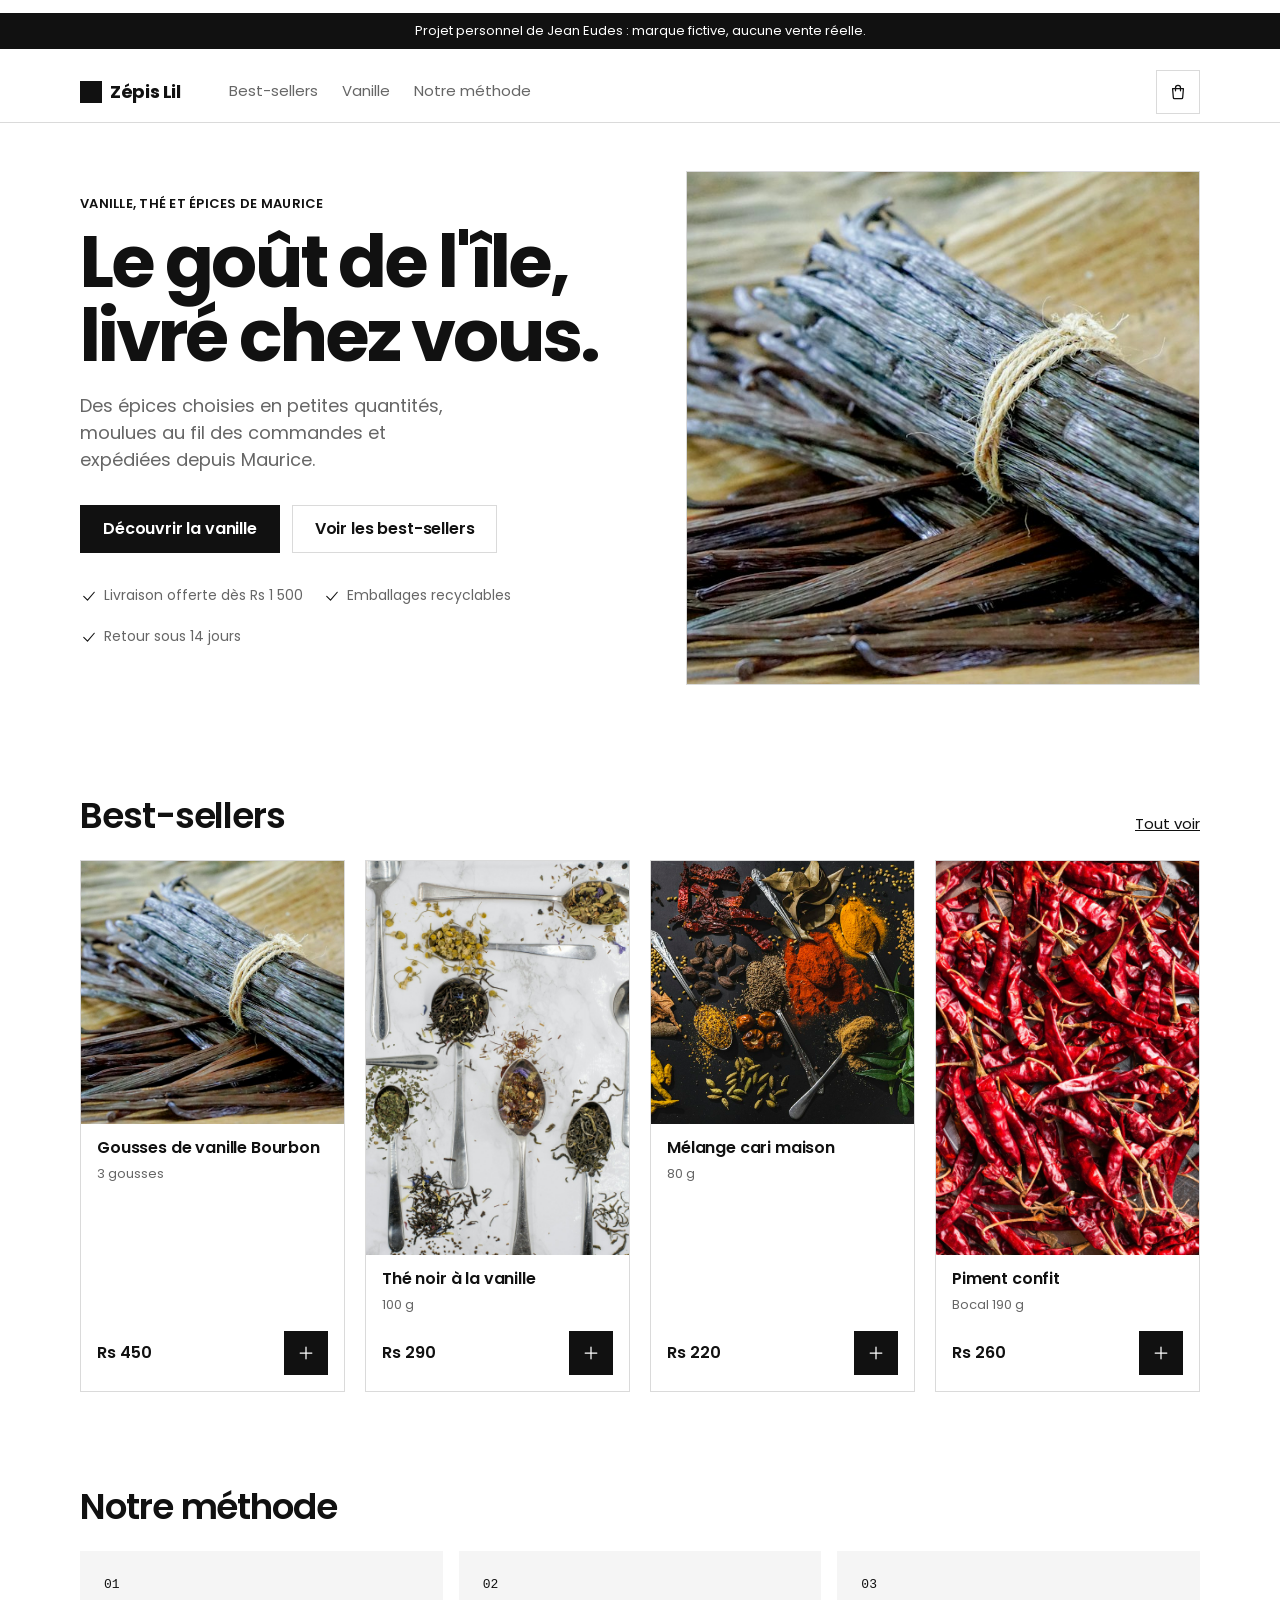
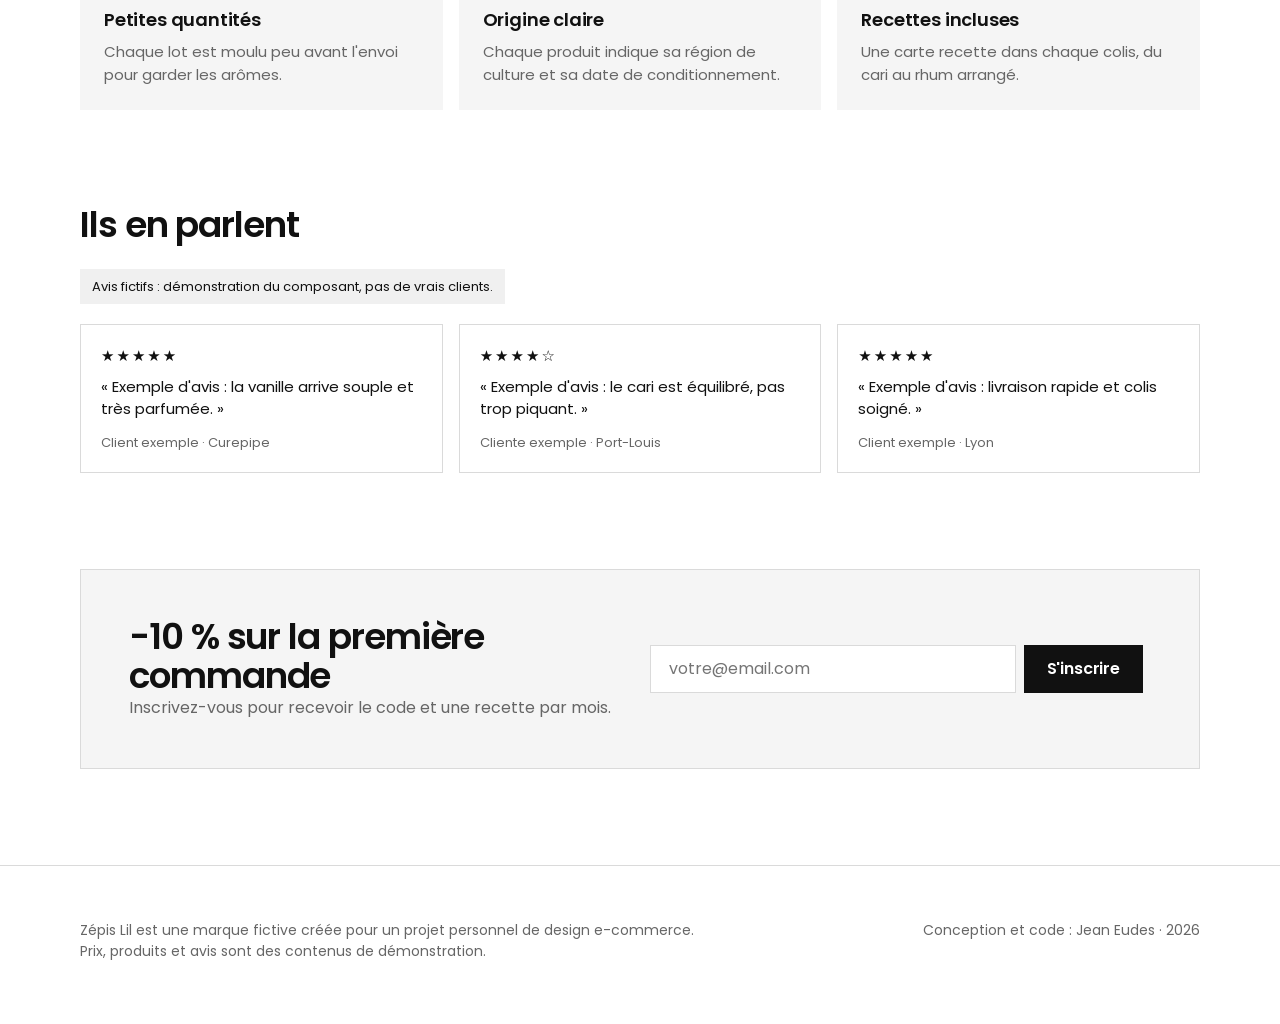
==== commit d4808781: "Vraies photos produit (Unsplash, licence libre) sur le site, les e-mails et les pubs ; crédits dans " ====
--- a/index.html
+++ b/index.html
@@ -28,7 +28,7 @@
     <div class="hero-cta"><a class="btn btn-action press" href="produit.html?p=vanille">Découvrir la vanille</a><a class="btn btn-ghost press" href="#best">Voir les best-sellers</a></div>
     <ul class="trust"><li><svg viewBox="0 0 24 24" fill="none" stroke="currentColor" stroke-width="1.5" stroke-linecap="round" stroke-linejoin="round" aria-hidden="true"><path d="M5 12.6L10 17.4L19 7"/></svg>Livraison offerte dès Rs 1 500</li><li><svg viewBox="0 0 24 24" fill="none" stroke="currentColor" stroke-width="1.5" stroke-linecap="round" stroke-linejoin="round" aria-hidden="true"><path d="M5 12.6L10 17.4L19 7"/></svg>Emballages recyclables</li><li><svg viewBox="0 0 24 24" fill="none" stroke="currentColor" stroke-width="1.5" stroke-linecap="round" stroke-linejoin="round" aria-hidden="true"><path d="M5 12.6L10 17.4L19 7"/></svg>Retour sous 14 jours</li></ul>
   </div>
-  <div class="hero-art"><svg viewBox="0 0 400 400" role="img" aria-label="Illustration : gousses de vanille"><rect width="400" height="400" fill="var(--sb)"/><rect x="230" y="70" width="110" height="110" fill="var(--bd)"/><g transform="rotate(-24 200 230)"><rect x="60" y="214" width="280" height="22" fill="var(--tx)"/><rect x="74" y="244" width="250" height="18" fill="var(--mu)"/><rect x="90" y="270" width="220" height="14" fill="var(--tx)"/></g></svg></div>
+  <div class="hero-art"><img class="ph" src="img/vanille/vanille-sidath-vimukthi.jpg" alt="Gousses de vanille de Maurice liées en botte"></div>
 </div></section>
 
 <section id="best"><div class="wrap">
--- a/css/style.css
+++ b/css/style.css
@@ -202,3 +202,6 @@
 .toast.show { transition-delay: 0s; }
 .toast.show { transform: translate(-50%, 0); visibility: visible; }
 .toast svg { width: 18px; height: 18px; }
+
+/* Photos produit */
+.ph { width: 100%; height: 100%; object-fit: cover; display: block; }
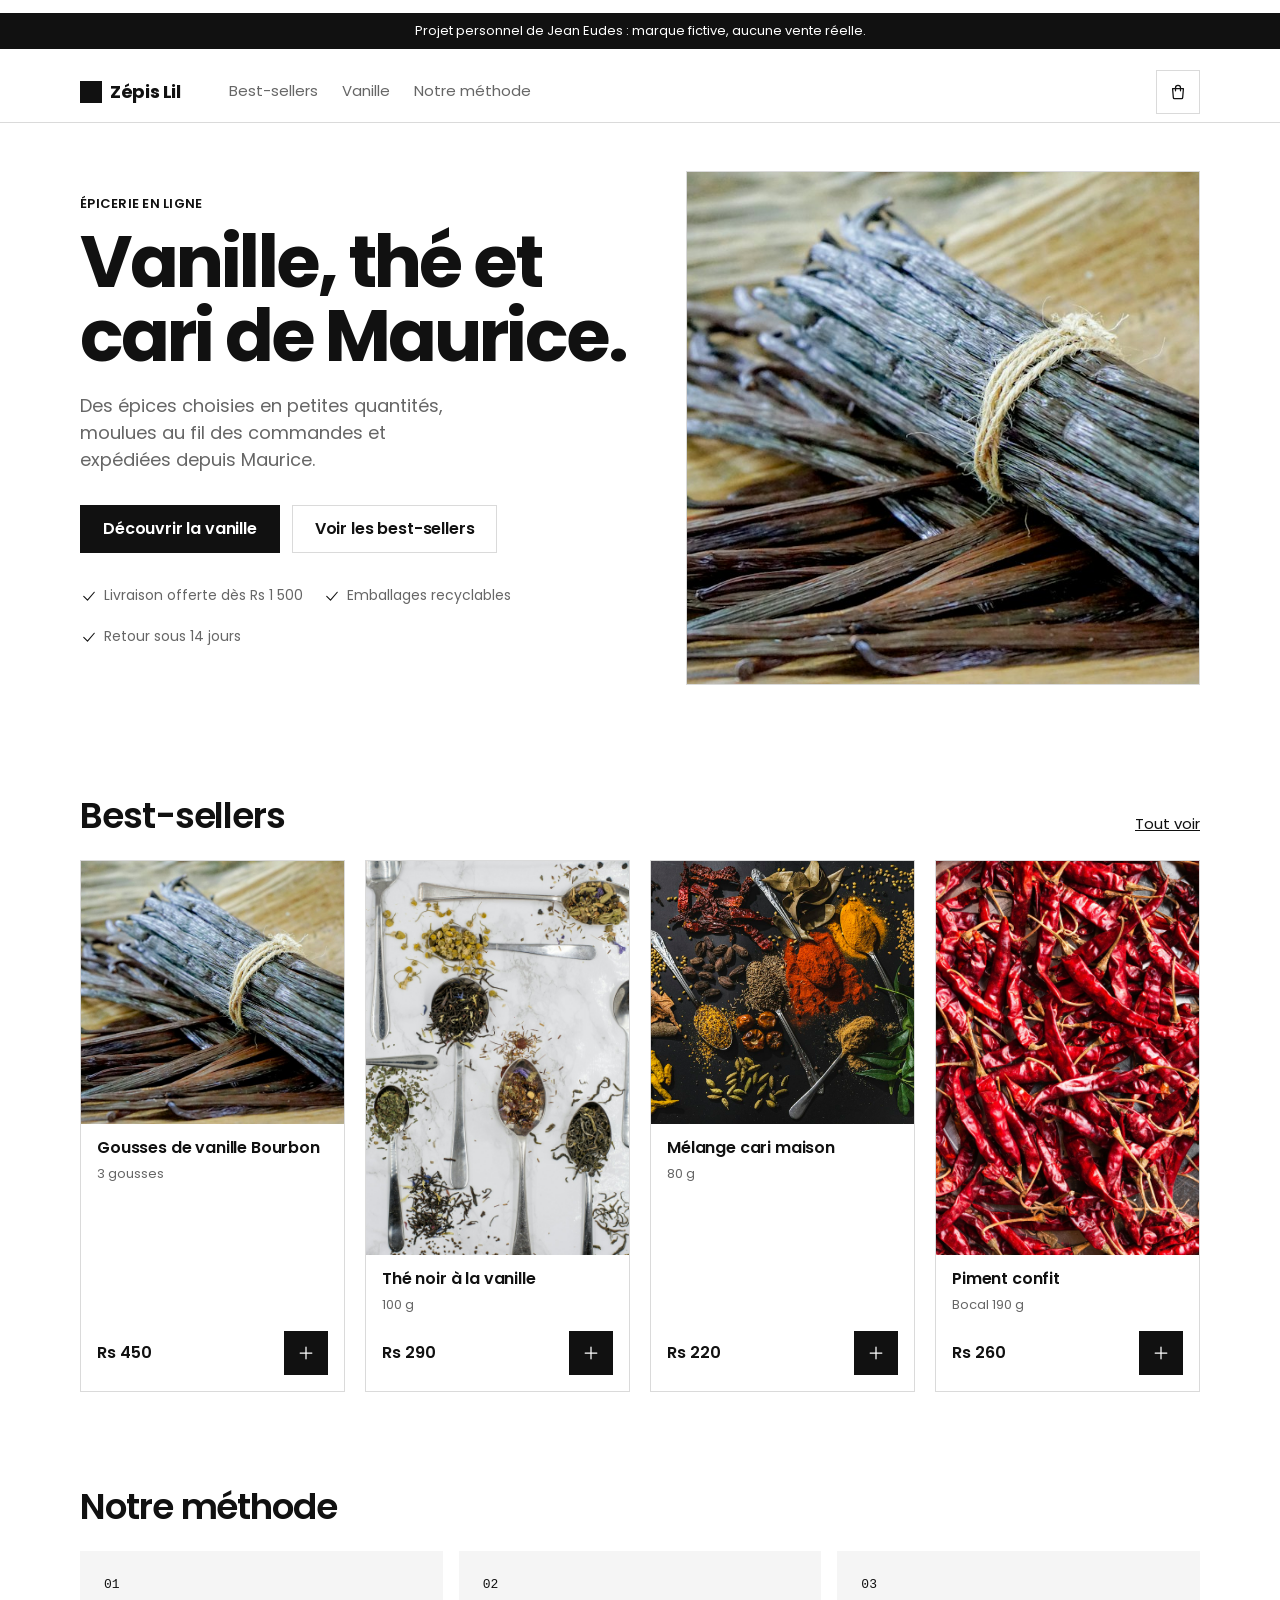
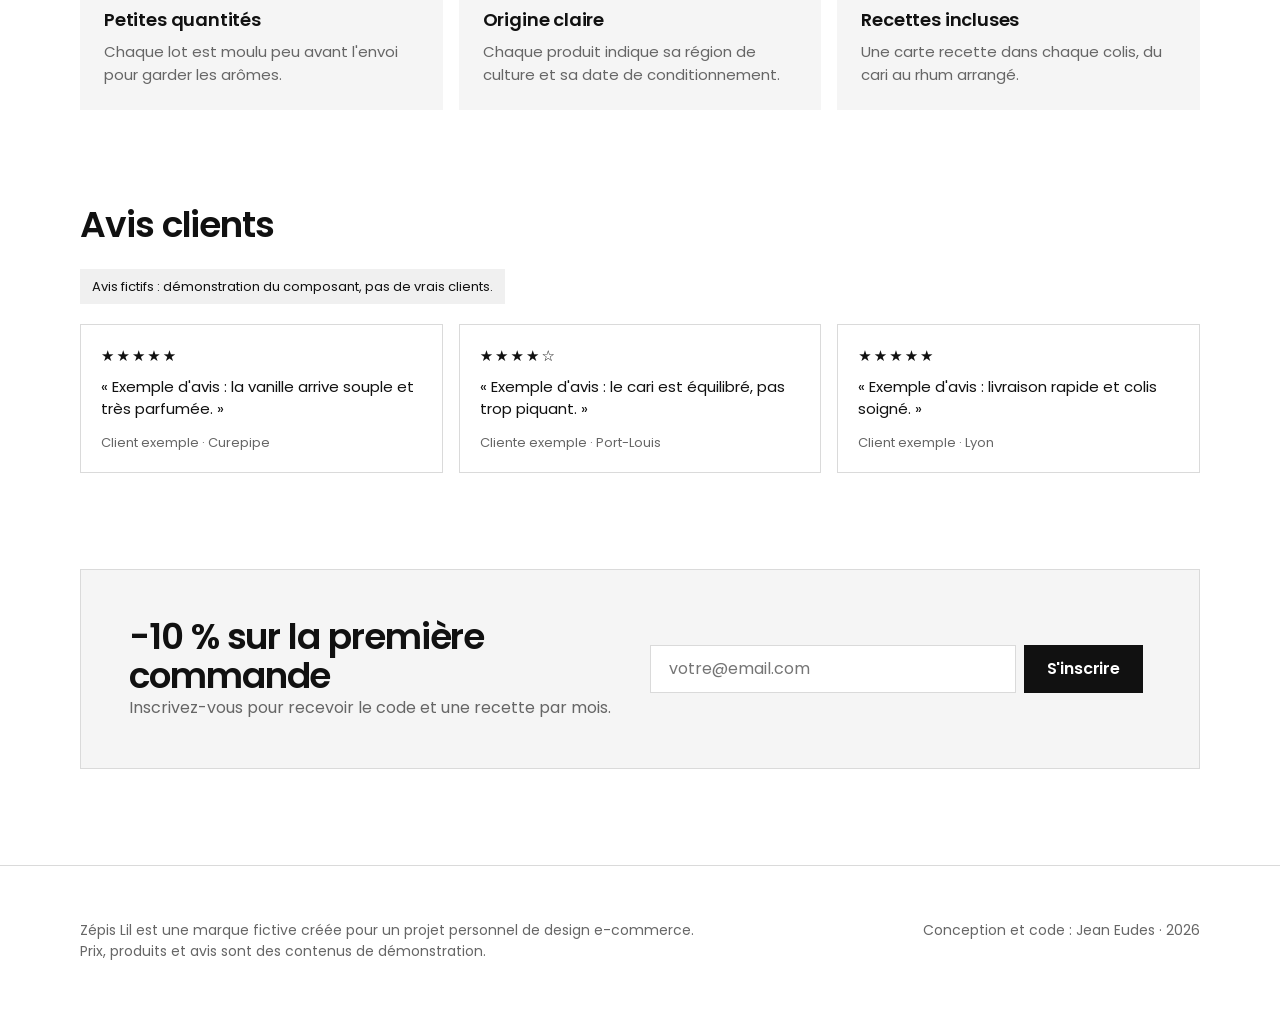
==== commit e5843710: "Retire les tirets cadratins ; textes reformulés (accueil, avis, pré-en-têtes e-mails)" ====
--- a/index.html
+++ b/index.html
@@ -22,8 +22,8 @@
 <main id="main">
 <section class="hero"><div class="wrap hero-grid">
   <div>
-    <p class="eyebrow">Vanille, thé et épices de Maurice</p>
-    <h1>Le goût de l'île, livré chez vous.</h1>
+    <p class="eyebrow">Épicerie en ligne</p>
+    <h1>Vanille, thé et cari de Maurice.</h1>
     <p class="lead">Des épices choisies en petites quantités, moulues au fil des commandes et expédiées depuis Maurice.</p>
     <div class="hero-cta"><a class="btn btn-action press" href="produit.html?p=vanille">Découvrir la vanille</a><a class="btn btn-ghost press" href="#best">Voir les best-sellers</a></div>
     <ul class="trust"><li><svg viewBox="0 0 24 24" fill="none" stroke="currentColor" stroke-width="1.5" stroke-linecap="round" stroke-linejoin="round" aria-hidden="true"><path d="M5 12.6L10 17.4L19 7"/></svg>Livraison offerte dès Rs 1 500</li><li><svg viewBox="0 0 24 24" fill="none" stroke="currentColor" stroke-width="1.5" stroke-linecap="round" stroke-linejoin="round" aria-hidden="true"><path d="M5 12.6L10 17.4L19 7"/></svg>Emballages recyclables</li><li><svg viewBox="0 0 24 24" fill="none" stroke="currentColor" stroke-width="1.5" stroke-linecap="round" stroke-linejoin="round" aria-hidden="true"><path d="M5 12.6L10 17.4L19 7"/></svg>Retour sous 14 jours</li></ul>
@@ -46,7 +46,7 @@
 </div></section>
 
 <section><div class="wrap">
-  <div class="sec-head"><h2>Ils en parlent</h2></div>
+  <div class="sec-head"><h2>Avis clients</h2></div>
   <p class="demo-note">Avis fictifs : démonstration du composant, pas de vrais clients.</p>
   <div class="reviews">
     <figure class="review"><div class="stars" aria-label="5 sur 5">★★★★★</div><blockquote>« Exemple d'avis : la vanille arrive souple et très parfumée. »</blockquote><figcaption>Client exemple · Curepipe</figcaption></figure>
@@ -74,7 +74,7 @@
     <div class="progress" aria-hidden="true"><i id="bar"></i></div>
     <p class="hint" id="hint" aria-live="polite"></p>
     <div class="r" style="margin-top:12px"><span>Sous-total</span><span id="sub">Rs 0</span></div>
-    <div class="r"><span>Livraison</span><span id="ship">—</span></div>
+    <div class="r"><span>Livraison</span><span id="ship">Rs 0</span></div>
     <div class="r total"><span>Total</span><span id="total">Rs 0</span></div>
     <button class="btn btn-action btn-block press" id="checkout">Passer commande</button>
     <ol class="steps" aria-label="Étapes"><li aria-current="step">1. Panier</li><li>2. Livraison</li><li>3. Paiement</li></ol>
--- a/css/tokens.css
+++ b/css/tokens.css
@@ -1,5 +1,5 @@
 /* ==========================================================================
-   design-perso — tokens.css
+   design-perso: tokens.css
    Source de vérité des tokens (couleurs, matière, mouvement, formes, texte).
    Clair + sombre automatiques (prefers-color-scheme), forçables avec
    <html data-theme="light|dark">. AUCUNE ombre par défaut : bordures + verre.
@@ -9,14 +9,14 @@
 :root {
   color-scheme: light dark;
 
-  /* — Marque (palette-couleurs.css) — */
+  /* Marque (palette-couleurs.css) */
   --bleu: #0B5CFF;          /* couleur principale / accent / liens */
   --orange: #FF915E;        /* accent / actions (CTA, mise en avant) */
   --anthracite: #292929;    /* texte fort / fonds sombres de marque */
   --blanc: #FFFFFF;
   --gris-clair: #F3F4F6;
 
-  /* — Neutres chauds : clair — */
+  /* Neutres chauds : clair */
   --bg: #FAF9F5;            /* fond de page */
   --sb: #F5F3EF;            /* barre latérale, zones secondaires */
   --cd: #FFFFFF;            /* cartes, feuilles */
@@ -25,7 +25,7 @@
   --tx: #1F1915;            /* texte principal */
   --mu: #77716A;            /* texte secondaire */
 
-  /* — Accent — */
+  /* Accent */
   --accent: var(--bleu);    /* aplats : boutons, sélection */
   --accent-ink: #FFFFFF;    /* texte sur aplat bleu (contraste 5,3:1) */
   --accent-text: #0B5CFF;   /* liens et texte bleu sur fond clair */
@@ -33,27 +33,27 @@
   --action: var(--orange);
   --action-ink: var(--anthracite); /* texte sur orange (contraste 6,5:1) */
 
-  /* — États — */
+  /* États */
   --ok: #1E6B35;   --ok-bg: #E3F3E6;
   --err: #A8321F;  --err-bg: #FBE4E1;
   --warn: #9A4A12; --warn-bg: #FFEBDD;
 
-  /* — Teintes douces (pastilles, fonds de blocs) — */
+  /* Teintes douces (pastilles, fonds de blocs) */
   --peach: #FFEADD; --sky: #E5EEFF; --sand: #FEF1DA; --mint: #E3F5EA;
 
-  /* — Couleurs Apple : secondaires (clair) — */
+  /* Couleurs Apple : secondaires (clair) */
   --a-blue: #007AFF;   --a-green: #34C759;  --a-red: #FF3B30;
   --a-orange: #FF9500; --a-yellow: #FFCC00; --a-teal: #30B0C7;
   --a-cyan: #32ADE6;   --a-mint: #00C7BE;   --a-indigo: #5856D6;
   --a-purple: #AF52DE; --a-pink: #FF2D55;   --a-brown: #A2845E;
 
-  /* — Matière (verre) — */
+  /* Matière (verre) */
   --glass: rgba(250, 249, 245, .72);
-  --glass-filter: blur(24px) saturate(180%);   /* plage 16–30px, jamais > 30 */
+  --glass-filter: blur(24px) saturate(180%);   /* plage 16 à 30 px, jamais au-delà de 30 */
   --scrim: rgba(41, 41, 41, .42);              /* voile des feuilles modales */
   --ring: rgba(11, 92, 255, .28);              /* anneau de focus */
 
-  /* — Mouvement : courbes — */
+  /* Mouvement : courbes */
   --ease-out: cubic-bezier(.23, 1, .32, 1);     /* entrées, sorties, défaut */
   --ease-io: cubic-bezier(.77, 0, .175, 1);     /* déplacement à l'écran */
   --ease-drawer: cubic-bezier(.32, .72, 0, 1);  /* feuilles façon iOS */
@@ -63,24 +63,24 @@
   --sp-pop: var(--ease-spring);            --sp-pop-d: 550ms;
   --sp-soft: cubic-bezier(.25, 1, .35, 1); --sp-soft-d: 450ms;
 
-  /* — Mouvement : durées de repli — */
+  /* Mouvement : durées de repli */
   --d-press: 100ms;  --d-fast: 160ms;  --d-base: 240ms;
   --d-sheet: 400ms;  --d-page: 520ms;
 
-  /* — Formes — */
+  /* Formes */
   --r-xs: 6px; --r-s: 8px; --r-m: 12px; --r-l: 14px;
   --r-xl: 20px; --r-card: 26px; --r-pill: 999px;
 
-  /* — Espacement : base 4 — */
+  /* Espacement : base 4 */
   --s1: 4px; --s2: 8px; --s3: 12px; --s4: 16px; --s5: 20px;
   --s6: 24px; --s8: 32px; --s10: 40px; --s12: 48px; --s16: 64px;
 
-  /* — Texte — */
+  /* Texte */
   --font: "Geist", -apple-system, BlinkMacSystemFont, "SF Pro Text", system-ui, sans-serif;
   --mono: "Geist Mono", ui-monospace, "SF Mono", Menlo, Consolas, monospace;
 }
 
-/* — Sombre : variables partagées — */
+/* Sombre : variables partagées */
 :root[data-theme="dark"] {
   color-scheme: dark;
   --bg: #1F1D1A; --sb: #262421; --cd: #2A2825; --hv: #2F2C28; --bd: #3A3733;
@@ -118,7 +118,7 @@
   }
 }
 
-/* — Accessibilité : transparence et contraste — */
+/* Accessibilité : transparence et contraste */
 @media (prefers-reduced-transparency: reduce) {
   :root { --glass: var(--cd); --glass-filter: none; }
 }
@@ -126,7 +126,7 @@
   :root { --bd: color-mix(in srgb, var(--tx) 55%, transparent); }
 }
 
-/* — Base — */
+/* Base */
 html { font-family: var(--font); font-optical-sizing: auto; -webkit-font-smoothing: antialiased;
        background: var(--bg); color: var(--tx); text-size-adjust: 100%; }
 body { margin: 0; font-size: 1rem; line-height: 1.5; }
@@ -134,18 +134,18 @@
 small, .caption { letter-spacing: .005em; }                       /* petit texte : légèrement ouvert */
 :focus-visible { outline: 2px solid var(--accent); outline-offset: 2px; }
 
-/* — Matière verre : une seule couche réelle, bordure fine, AUCUNE ombre — */
+/* Matière verre : une seule couche réelle, bordure fine, AUCUNE ombre */
 .glass { background: var(--glass); backdrop-filter: var(--glass-filter);
          -webkit-backdrop-filter: var(--glass-filter); border: 1px solid var(--bd); box-shadow: none; }
 
-/* — Appui : retour immédiat — */
+/* Appui : retour immédiat */
 .press { transition: transform var(--d-press) var(--ease-out); -webkit-tap-highlight-color: transparent; }
 .press:active { transform: scale(.97); }          /* .88 petites icônes · .93 icônes · .97 boutons · .985 grandes surfaces */
 
-/* — Survol uniquement sur pointeur précis — */
+/* Survol uniquement sur pointeur précis */
 @media (hover: hover) and (pointer: fine) { .hov:hover { background: var(--hv); } }
 
-/* — Mouvement réduit : fondu court, plus de déplacement ni de rebond — */
+/* Mouvement réduit : fondu court, plus de déplacement ni de rebond */
 @media (prefers-reduced-motion: reduce) {
   *, *::before, *::after { transition-duration: 1ms !important; animation-duration: 1ms !important; scroll-behavior: auto !important; }
 }
--- a/css/style.css
+++ b/css/style.css
@@ -1,4 +1,4 @@
-/* Zépis Lil — boutique concept (projet personnel, marque fictive)
+/* Zépis Lil: boutique concept (projet personnel, marque fictive)
    S'appuie sur tokens.css : aucune couleur en dur ici, aucune ombre. */
 
 /* Direction du projet (demande de Jean Eudes) : fond 100 % blanc, aucun arrondi,
@@ -28,10 +28,10 @@
         background: var(--accent); color: var(--accent-ink); }
 .skip:focus { top: 12px; }
 
-/* — Bandeau concept — */
+/* Bandeau concept */
 .concept { background: var(--tx); color: var(--blanc); font-size: .8125rem; text-align: center; padding: 8px 16px; }
 
-/* — En-tête en verre — */
+/* En-tête en verre */
 .nav { position: sticky; top: 0; z-index: 20; }
 .nav .glass { border-width: 0 0 1px; }
 .nav-in { display: flex; align-items: center; gap: var(--s4); height: 60px; }
@@ -49,7 +49,7 @@
 .badge[hidden] { display: none; }
 @media (min-width: 760px) { .nav-links { display: flex; } }
 
-/* — Boutons — */
+/* Boutons */
 .btn { display: inline-flex; align-items: center; justify-content: center; gap: 8px; min-height: 48px; padding: 0 22px;
        border-radius: var(--r-pill); border: 1px solid transparent; font-weight: 550; font-size: 1rem; letter-spacing: -.01em;
        text-decoration: none; cursor: pointer; }
@@ -58,7 +58,7 @@
 .btn-ghost { background: var(--cd); color: var(--tx); border-color: var(--bd); }
 .btn-block { width: 100%; }
 
-/* — Hero — */
+/* Hero */
 .hero { padding: var(--s12) 0 var(--s16); }
 .hero-grid { display: grid; gap: var(--s10); align-items: center; }
 .eyebrow { font-size: .8125rem; font-weight: 550; color: var(--accent-text); letter-spacing: .02em; text-transform: uppercase; margin: 0 0 var(--s3); }
@@ -72,13 +72,13 @@
 .trust svg { width: 18px; height: 18px; color: var(--ok); }
 @media (min-width: 860px) { .hero-grid { grid-template-columns: 1.1fr 1fr; } }
 
-/* — Sections — */
+/* Sections */
 section { padding: var(--s12) 0; }
 .sec-head { display: flex; align-items: end; justify-content: space-between; gap: var(--s4); margin-bottom: var(--s6); }
 .sec-head h2 { font-size: clamp(1.625rem, 3.5vw, 2.25rem); font-weight: 600; margin: 0; }
 .sec-head a { font-size: .9375rem; }
 
-/* — Grille produits — */
+/* Grille produits */
 .grid { display: grid; gap: var(--s4); grid-template-columns: repeat(2, 1fr); }
 @media (min-width: 860px) { .grid { grid-template-columns: repeat(4, 1fr); gap: var(--s5); } }
 .card { background: var(--cd); border: 1px solid var(--bd); border-radius: var(--r-xl); overflow: hidden; display: flex; flex-direction: column; }
@@ -93,7 +93,7 @@
 .add-mini { width: 44px; height: 44px; border-radius: var(--r-pill); border: 0; background: var(--accent); color: var(--accent-ink); display: grid; place-items: center; cursor: pointer; }
 .add-mini svg { width: 20px; height: 20px; }
 
-/* — Pourquoi nous — */
+/* Pourquoi nous */
 .why { display: grid; gap: var(--s4); }
 @media (min-width: 760px) { .why { grid-template-columns: repeat(3, 1fr); } }
 .why div { background: var(--sb); border-radius: var(--r-xl); padding: var(--s6); }
@@ -101,7 +101,7 @@
 .why p { margin: 0; color: var(--mu); font-size: .9375rem; }
 .why .n { font-family: var(--mono); font-size: .8125rem; color: var(--accent-text); display: block; margin-bottom: var(--s3); }
 
-/* — Avis (contenu fictif signalé) — */
+/* Avis (contenu fictif signalé) */
 .demo-note { font-size: .8125rem; color: var(--warn); background: var(--warn-bg); border-radius: var(--r-m); padding: 8px 12px; display: inline-block; margin: 0 0 var(--s5); }
 .reviews { display: grid; gap: var(--s4); }
 @media (min-width: 760px) { .reviews { grid-template-columns: repeat(3, 1fr); } }
@@ -110,7 +110,7 @@
 .review figcaption { font-size: .8125rem; color: var(--mu); }
 .stars { color: var(--tx); letter-spacing: 2px; margin-bottom: var(--s2); font-size: .9375rem; }
 
-/* — Bloc newsletter — */
+/* Bloc newsletter */
 .news { background: var(--sb); color: var(--tx); border: 1px solid var(--bd); border-radius: var(--r-card); padding: var(--s10) var(--s6); display: grid; gap: var(--s5); }
 .news h2 { margin: 0; font-size: clamp(1.625rem, 3.5vw, 2.25rem); font-weight: 600; }
 .news p { margin: 0; color: var(--mu); }
@@ -120,11 +120,11 @@
 .news .msg { font-size: .875rem; min-height: 1.3em; }
 @media (min-width: 860px) { .news { grid-template-columns: 1fr 1fr; align-items: center; padding: var(--s12); } }
 
-/* — Pied de page — */
+/* Pied de page */
 footer { padding: var(--s10) 0 var(--s12); color: var(--mu); font-size: .875rem; border-top: 1px solid var(--bd); margin-top: var(--s12); }
 footer .cols { display: flex; flex-wrap: wrap; justify-content: space-between; gap: var(--s5); }
 
-/* — Fiche produit — */
+/* Fiche produit */
 .crumbs { font-size: .875rem; color: var(--mu); padding: var(--s5) 0 0; }
 .crumbs a { color: var(--mu); }
 .pdp { display: grid; gap: var(--s8); padding: var(--s6) 0 var(--s12); }
@@ -168,7 +168,7 @@
 .sticky-buy .btn { flex: 1; }
 @media (min-width: 900px) { .sticky-buy { display: none; } }
 
-/* — Panier (tiroir) — */
+/* Panier (tiroir) */
 .scrim { position: fixed; inset: 0; z-index: 40; background: var(--scrim); opacity: 0; pointer-events: none; transition: opacity var(--d-sheet) var(--ease-out); }
 .scrim.open { opacity: 1; pointer-events: auto; }
 .drawer { position: fixed; z-index: 41; top: 0; right: 0; height: 100dvh; width: min(420px, 100%); background: var(--bg); border-left: 1px solid var(--bd);
@@ -195,7 +195,7 @@
 .steps { display: flex; gap: var(--s2); font-size: .75rem; color: var(--mu); margin: var(--s3) 0 0; padding: 0; list-style: none; }
 .steps li[aria-current] { color: var(--accent-text); font-weight: 600; }
 
-/* — Toast — */
+/* Toast */
 .toast { position: fixed; left: 50%; bottom: 24px; z-index: 60; transform: translate(-50%, calc(100% + 48px)); visibility: hidden; padding: 12px 18px; border-radius: var(--r-pill);
          background: var(--tx); color: var(--blanc); font-size: .9375rem; display: flex; gap: 8px; align-items: center;
          transition: transform var(--sp-pop-d) var(--sp-pop), visibility 0s linear var(--sp-pop-d); }
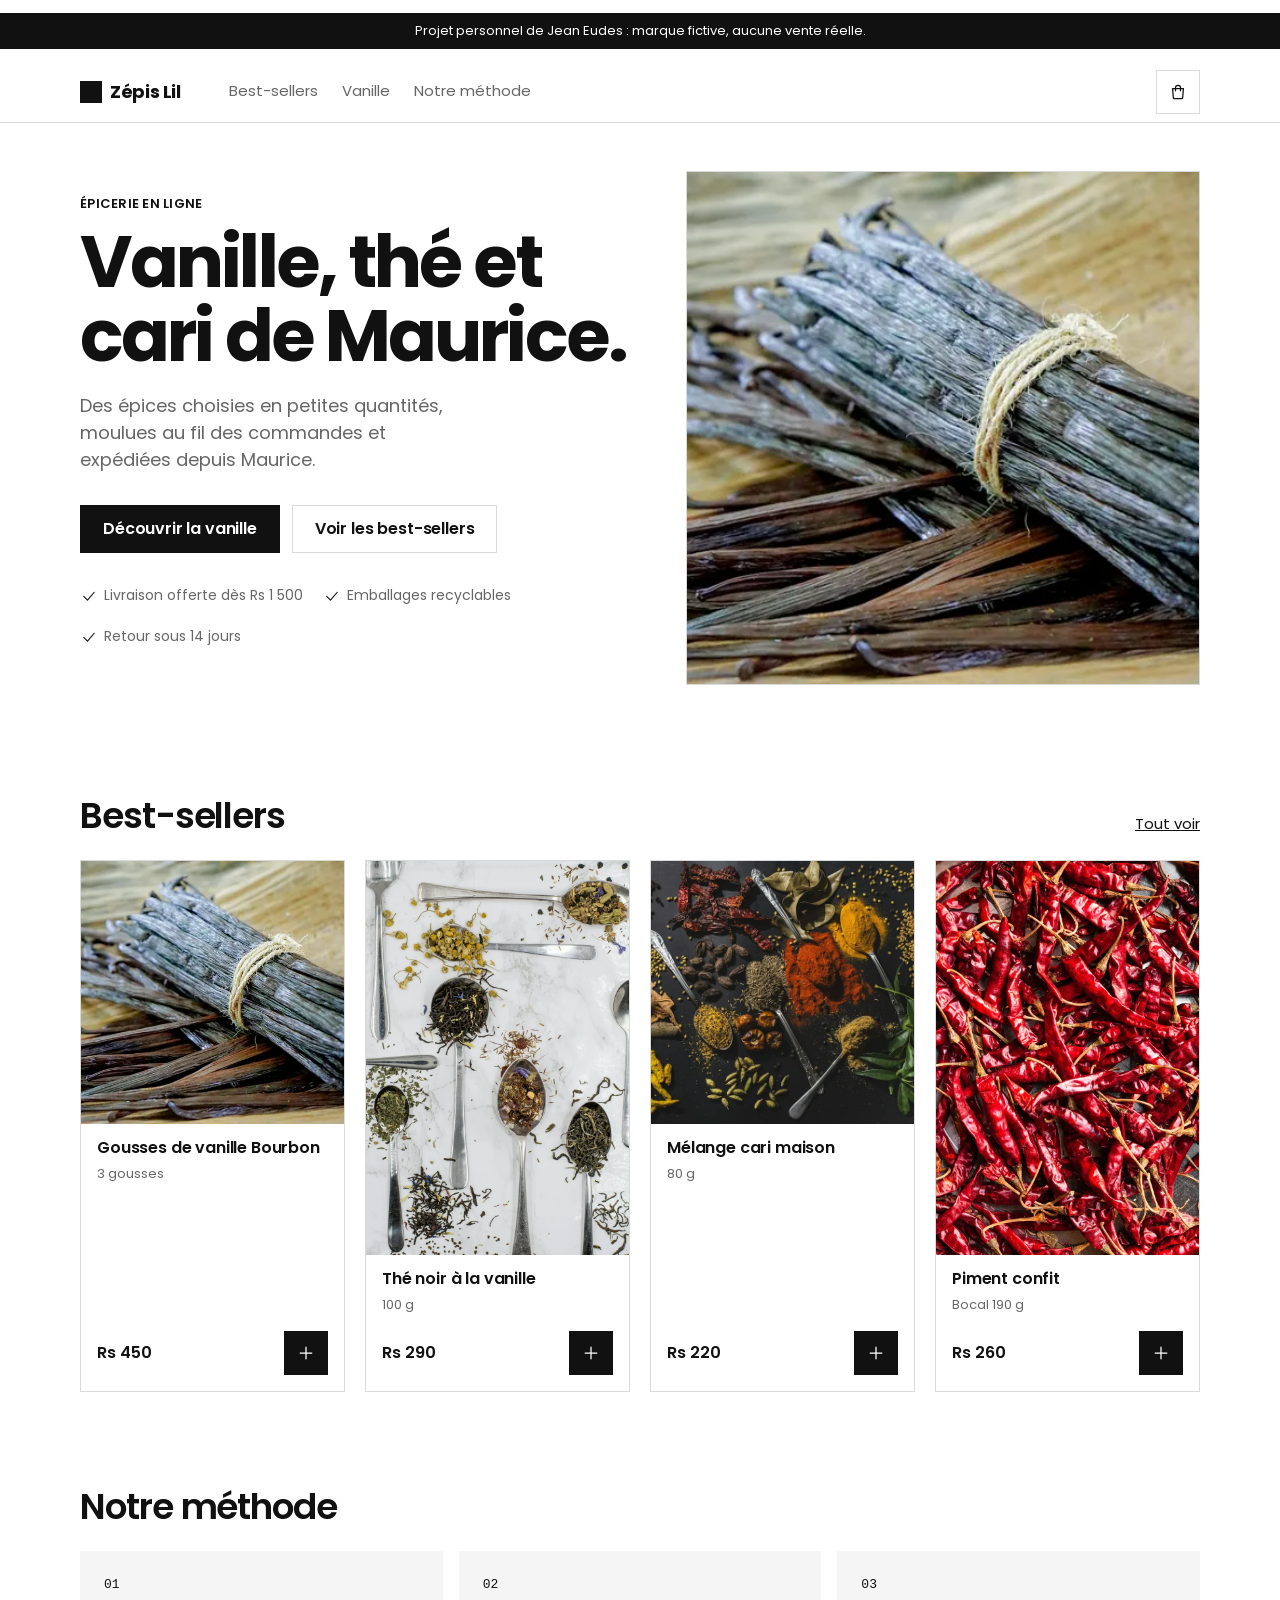
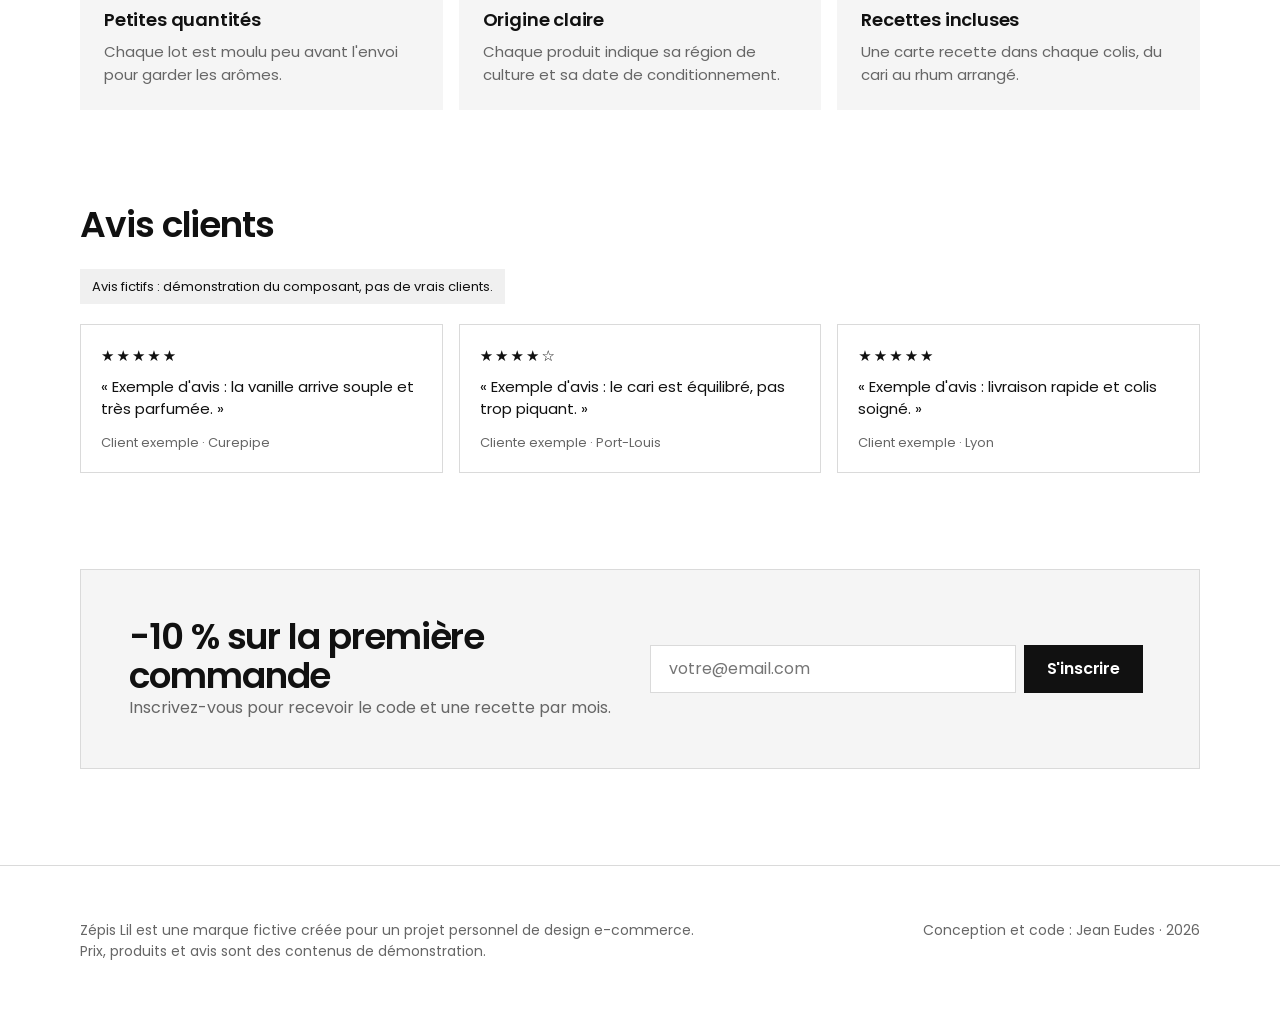
==== commit 462605f7: "Optimise les photos en WebP 800 px (1,5 Mo vers 0,5 Mo) ; originaux déplacés hors du site" ====
--- a/index.html
+++ b/index.html
@@ -28,7 +28,7 @@
     <div class="hero-cta"><a class="btn btn-action press" href="produit.html?p=vanille">Découvrir la vanille</a><a class="btn btn-ghost press" href="#best">Voir les best-sellers</a></div>
     <ul class="trust"><li><svg viewBox="0 0 24 24" fill="none" stroke="currentColor" stroke-width="1.5" stroke-linecap="round" stroke-linejoin="round" aria-hidden="true"><path d="M5 12.6L10 17.4L19 7"/></svg>Livraison offerte dès Rs 1 500</li><li><svg viewBox="0 0 24 24" fill="none" stroke="currentColor" stroke-width="1.5" stroke-linecap="round" stroke-linejoin="round" aria-hidden="true"><path d="M5 12.6L10 17.4L19 7"/></svg>Emballages recyclables</li><li><svg viewBox="0 0 24 24" fill="none" stroke="currentColor" stroke-width="1.5" stroke-linecap="round" stroke-linejoin="round" aria-hidden="true"><path d="M5 12.6L10 17.4L19 7"/></svg>Retour sous 14 jours</li></ul>
   </div>
-  <div class="hero-art"><img class="ph" src="img/vanille/vanille-sidath-vimukthi.jpg" alt="Gousses de vanille de Maurice liées en botte"></div>
+  <div class="hero-art"><img class="ph" src="img/vanille/vanille-sidath-vimukthi.webp" alt="Gousses de vanille de Maurice liées en botte"></div>
 </div></section>
 
 <section id="best"><div class="wrap">
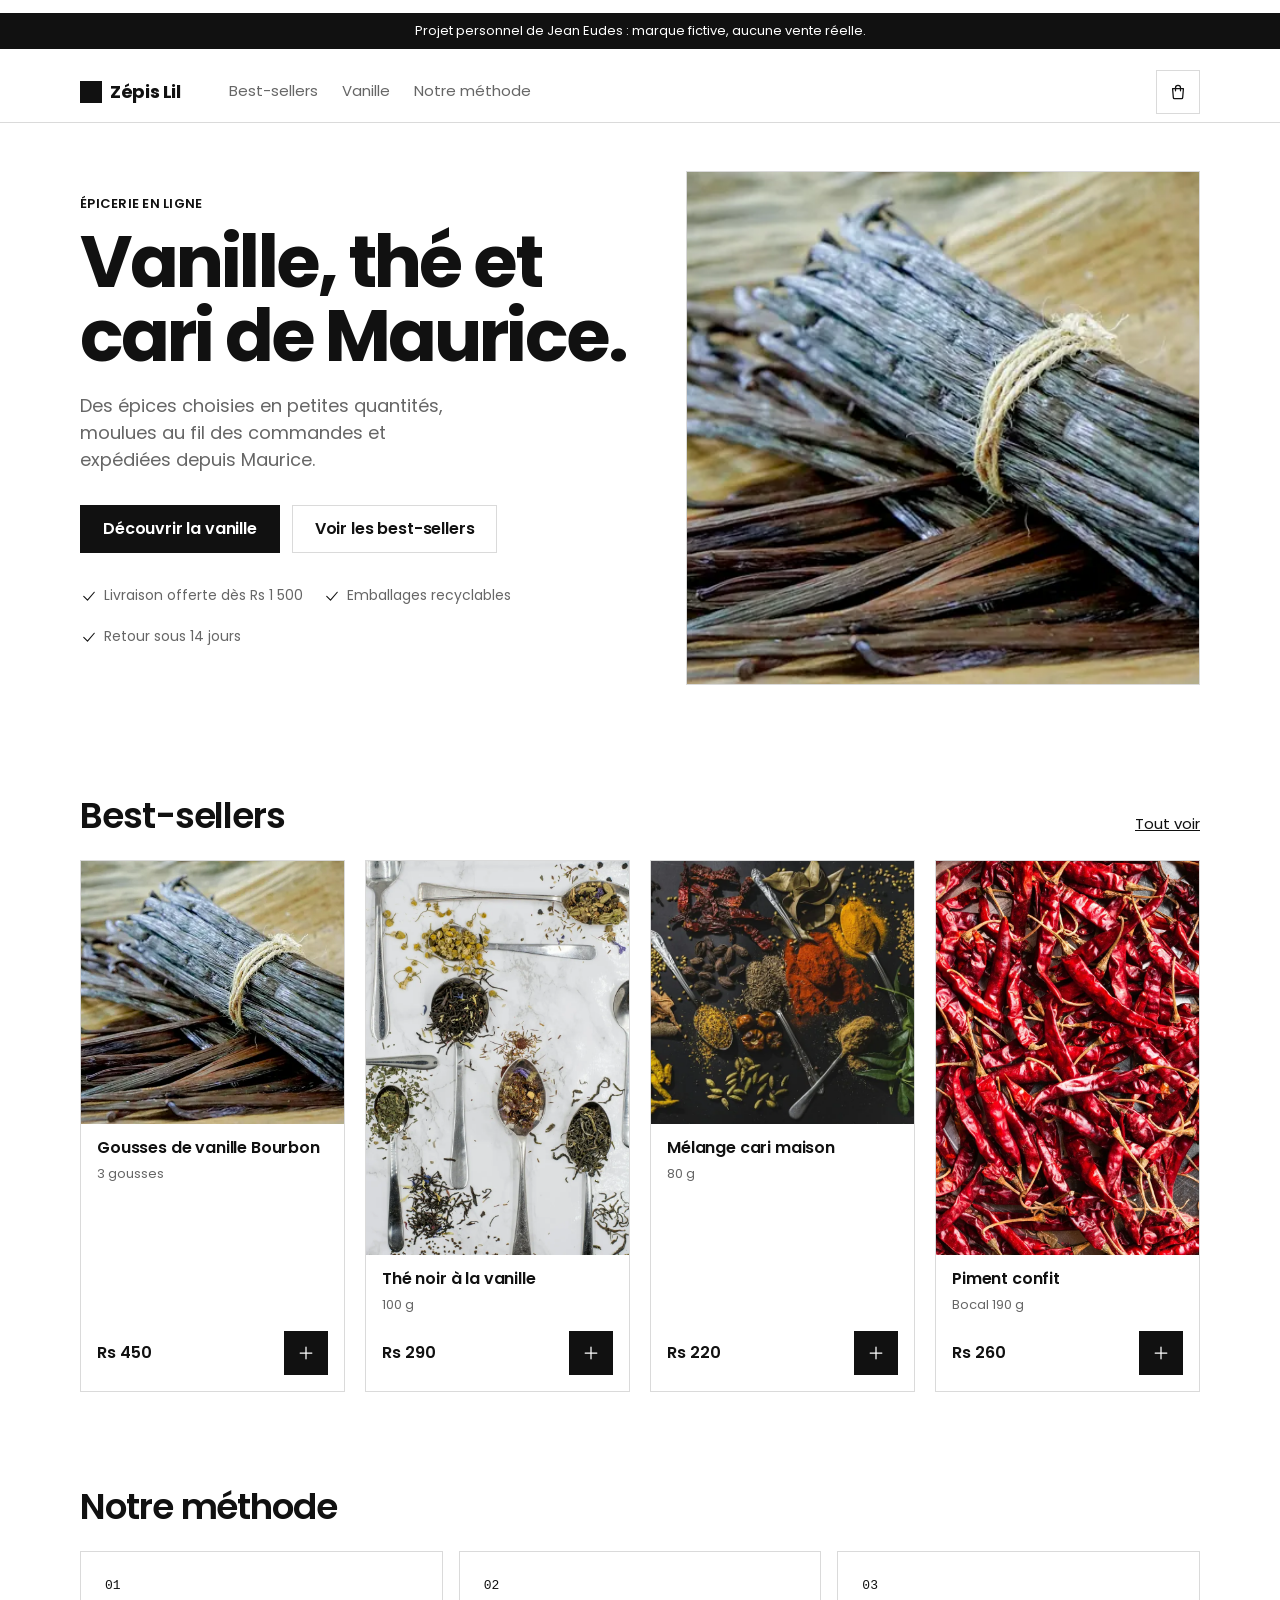
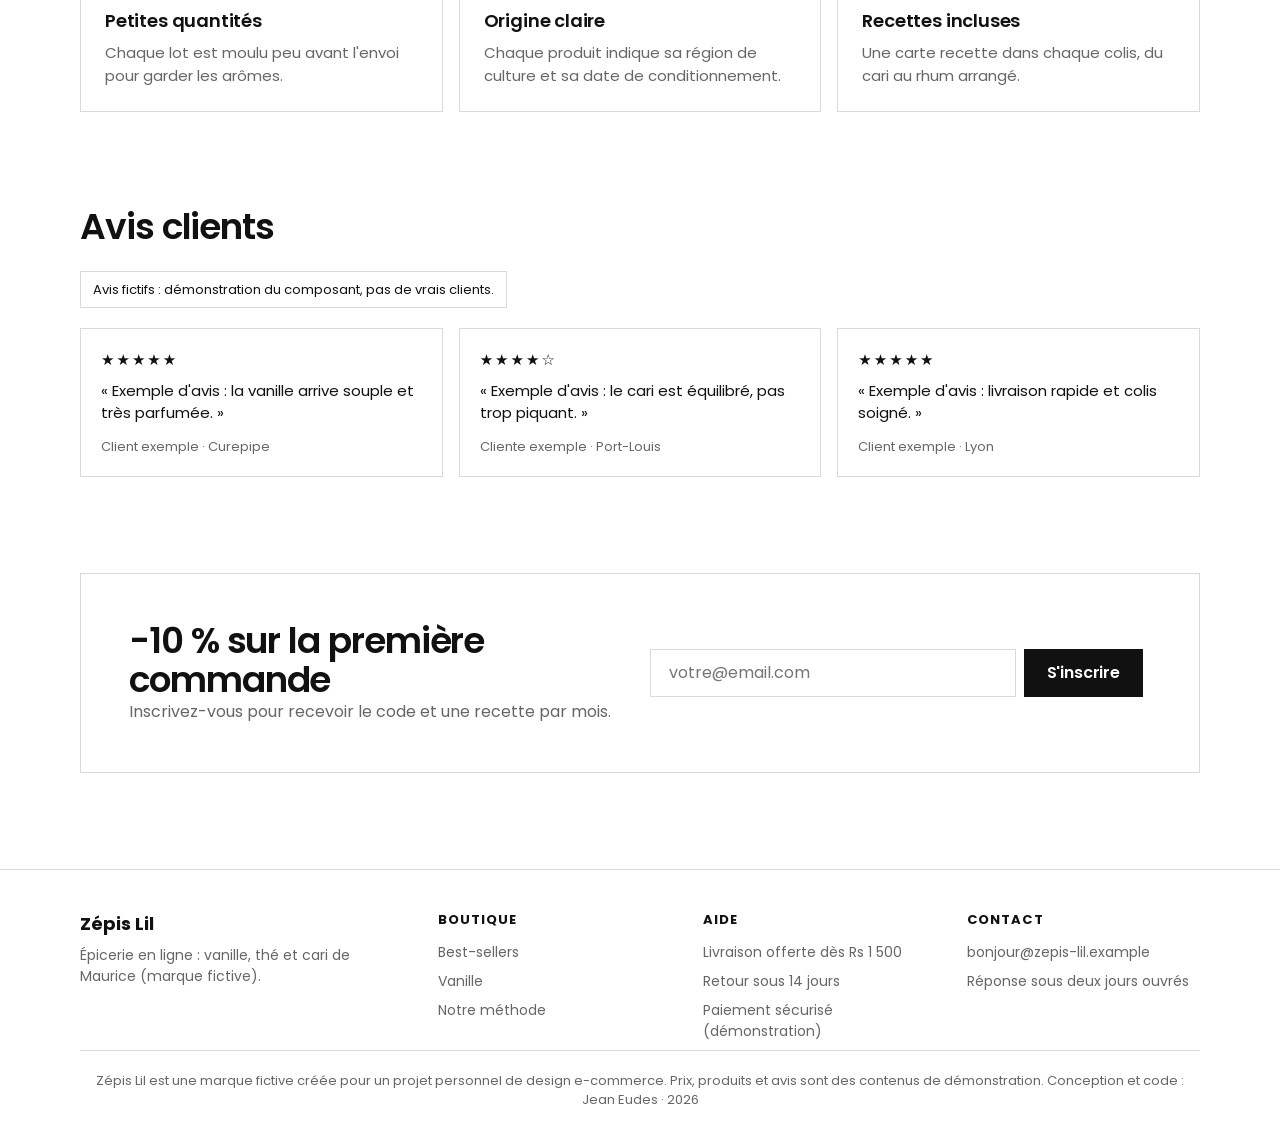
==== commit d7d64eef: "En-têtes différenciés et vrais pieds de page" ====
--- a/index.html
+++ b/index.html
@@ -62,9 +62,27 @@
   </div>
 </div></section>
 </main>
-<footer><div class="wrap cols">
-  <p>Zépis Lil est une marque fictive créée pour un projet personnel de design e-commerce.<br>Prix, produits et avis sont des contenus de démonstration.</p>
-  <p>Conception et code : Jean Eudes · 2026</p>
+<footer class="pied"><div class="wrap">
+  <div class="pied-grille">
+    <div>
+      <p class="pied-marque">Zépis Lil</p>
+      <p>Épicerie en ligne : vanille, thé et cari de Maurice (marque fictive).</p>
+    </div>
+    <div>
+      <h3>Boutique</h3>
+      <ul><li><a href="index.html#best">Best-sellers</a></li><li><a href="produit.html?p=vanille">Vanille</a></li><li><a href="index.html#pourquoi">Notre méthode</a></li></ul>
+    </div>
+    <div>
+      <h3>Aide</h3>
+      <ul><li>Livraison offerte dès Rs 1 500</li><li>Retour sous 14 jours</li><li>Paiement sécurisé (démonstration)</li></ul>
+    </div>
+    <div>
+      <h3>Contact</h3>
+      <p><a href="mailto:bonjour@zepis-lil.example">bonjour@zepis-lil.example</a></p>
+      <p>Réponse sous deux jours ouvrés</p>
+    </div>
+  </div>
+  <p class="pied-bas">Zépis Lil est une marque fictive créée pour un projet personnel de design e-commerce. Prix, produits et avis sont des contenus de démonstration. Conception et code : Jean Eudes · 2026</p>
 </div></footer>
 <div class="scrim" aria-hidden="true"></div>
 <aside class="drawer" role="dialog" aria-modal="true" aria-labelledby="cart-title">
--- a/css/style.css
+++ b/css/style.css
@@ -5,12 +5,12 @@
    ni bleu ni orange, police Poppins. Ces valeurs remplacent celles de tokens.css. */
 :root, :root[data-theme] {
   color-scheme: light;
-  --bg: #FFFFFF; --sb: #F5F5F5; --cd: #FFFFFF; --hv: #F0F0F0; --bd: #DADADA;
+  --bg: #FFFFFF; --sb: #FFFFFF; --cd: #FFFFFF; --hv: #F0F0F0; --bd: #DADADA;
   --tx: #111111; --mu: #666666;
   --accent: #111111; --accent-ink: #FFFFFF; --accent-text: #111111; --accent-soft: #F0F0F0;
   --action: #111111; --action-ink: #FFFFFF;
-  --peach: #F5F5F5; --sky: #F5F5F5; --sand: #F5F5F5; --mint: #F5F5F5;
-  --ok: #111111; --warn: #111111; --warn-bg: #F0F0F0;
+  --peach: #FFFFFF; --sky: #FFFFFF; --sand: #FFFFFF; --mint: #FFFFFF;
+  --ok: #111111; --warn: #111111; --warn-bg: #FFFFFF;
   --glass: rgba(255, 255, 255, .86);
   --ring: rgba(17, 17, 17, .3);
   --r-xs: 0; --r-s: 0; --r-m: 0; --r-l: 0; --r-xl: 0; --r-card: 0; --r-pill: 0;
@@ -96,13 +96,13 @@
 /* Pourquoi nous */
 .why { display: grid; gap: var(--s4); }
 @media (min-width: 760px) { .why { grid-template-columns: repeat(3, 1fr); } }
-.why div { background: var(--sb); border-radius: var(--r-xl); padding: var(--s6); }
+.why div { background: var(--sb); border: 1px solid var(--bd); border-radius: var(--r-xl); padding: var(--s6); }
 .why h3 { margin: 0 0 var(--s2); font-size: 1.125rem; font-weight: 600; letter-spacing: -.01em; }
 .why p { margin: 0; color: var(--mu); font-size: .9375rem; }
 .why .n { font-family: var(--mono); font-size: .8125rem; color: var(--accent-text); display: block; margin-bottom: var(--s3); }
 
 /* Avis (contenu fictif signalé) */
-.demo-note { font-size: .8125rem; color: var(--warn); background: var(--warn-bg); border-radius: var(--r-m); padding: 8px 12px; display: inline-block; margin: 0 0 var(--s5); }
+.demo-note { font-size: .8125rem; color: var(--warn); background: var(--warn-bg); border: 1px solid var(--bd); border-radius: var(--r-m); padding: 8px 12px; display: inline-block; margin: 0 0 var(--s5); }
 .reviews { display: grid; gap: var(--s4); }
 @media (min-width: 760px) { .reviews { grid-template-columns: repeat(3, 1fr); } }
 .review { background: var(--cd); border: 1px solid var(--bd); border-radius: var(--r-xl); padding: var(--s5); margin: 0; }
@@ -158,7 +158,7 @@
 .info summary::after { content: "+"; font-size: 1.25rem; color: var(--mu); transition: transform var(--sp-soft-d) var(--sp-soft); }
 .info details[open] summary::after { transform: rotate(45deg); }
 .info details p { margin: 0 0 var(--s4); color: var(--mu); font-size: .9375rem; }
-.ship { display: flex; gap: var(--s3); align-items: start; background: var(--mint); border-radius: var(--r-l); padding: var(--s4); font-size: .9375rem; margin-bottom: var(--s6); }
+.ship { display: flex; gap: var(--s3); align-items: start; background: var(--mint); border: 1px solid var(--bd); border-radius: var(--r-l); padding: var(--s4); font-size: .9375rem; margin-bottom: var(--s6); }
 .ship svg { width: 20px; height: 20px; color: var(--ok); flex: none; margin-top: 2px; }
 
 /* Barre d'achat collante sur mobile */
@@ -205,3 +205,16 @@
 
 /* Photos produit */
 .ph { width: 100%; height: 100%; object-fit: cover; display: block; }
+
+/* Pied de page */
+.pied { margin-top: var(--s12); padding: var(--s10) 0 var(--s6); }
+.pied-grille { display: grid; grid-template-columns: 1.4fr 1fr 1fr 1fr; gap: var(--s8); }
+.pied-marque { font-size: 1.125rem; font-weight: 650; color: var(--tx); margin: 0 0 var(--s2); }
+.pied h3 { font-size: .8125rem; text-transform: uppercase; letter-spacing: .08em; color: var(--tx); margin: 0 0 var(--s3); }
+.pied p { margin: 0 0 var(--s2); }
+.pied ul { list-style: none; margin: 0; padding: 0; }
+.pied li { margin-bottom: var(--s2); }
+.pied a { color: var(--mu); text-decoration: none; }
+.pied a:hover { color: var(--tx); text-decoration: underline; }
+.pied-bas { margin: var(--s8) 0 0; padding-top: var(--s5); border-top: 1px solid var(--bd); font-size: .8125rem; text-align: center; }
+@media (max-width: 760px) { .pied-grille { grid-template-columns: 1fr 1fr; } }
